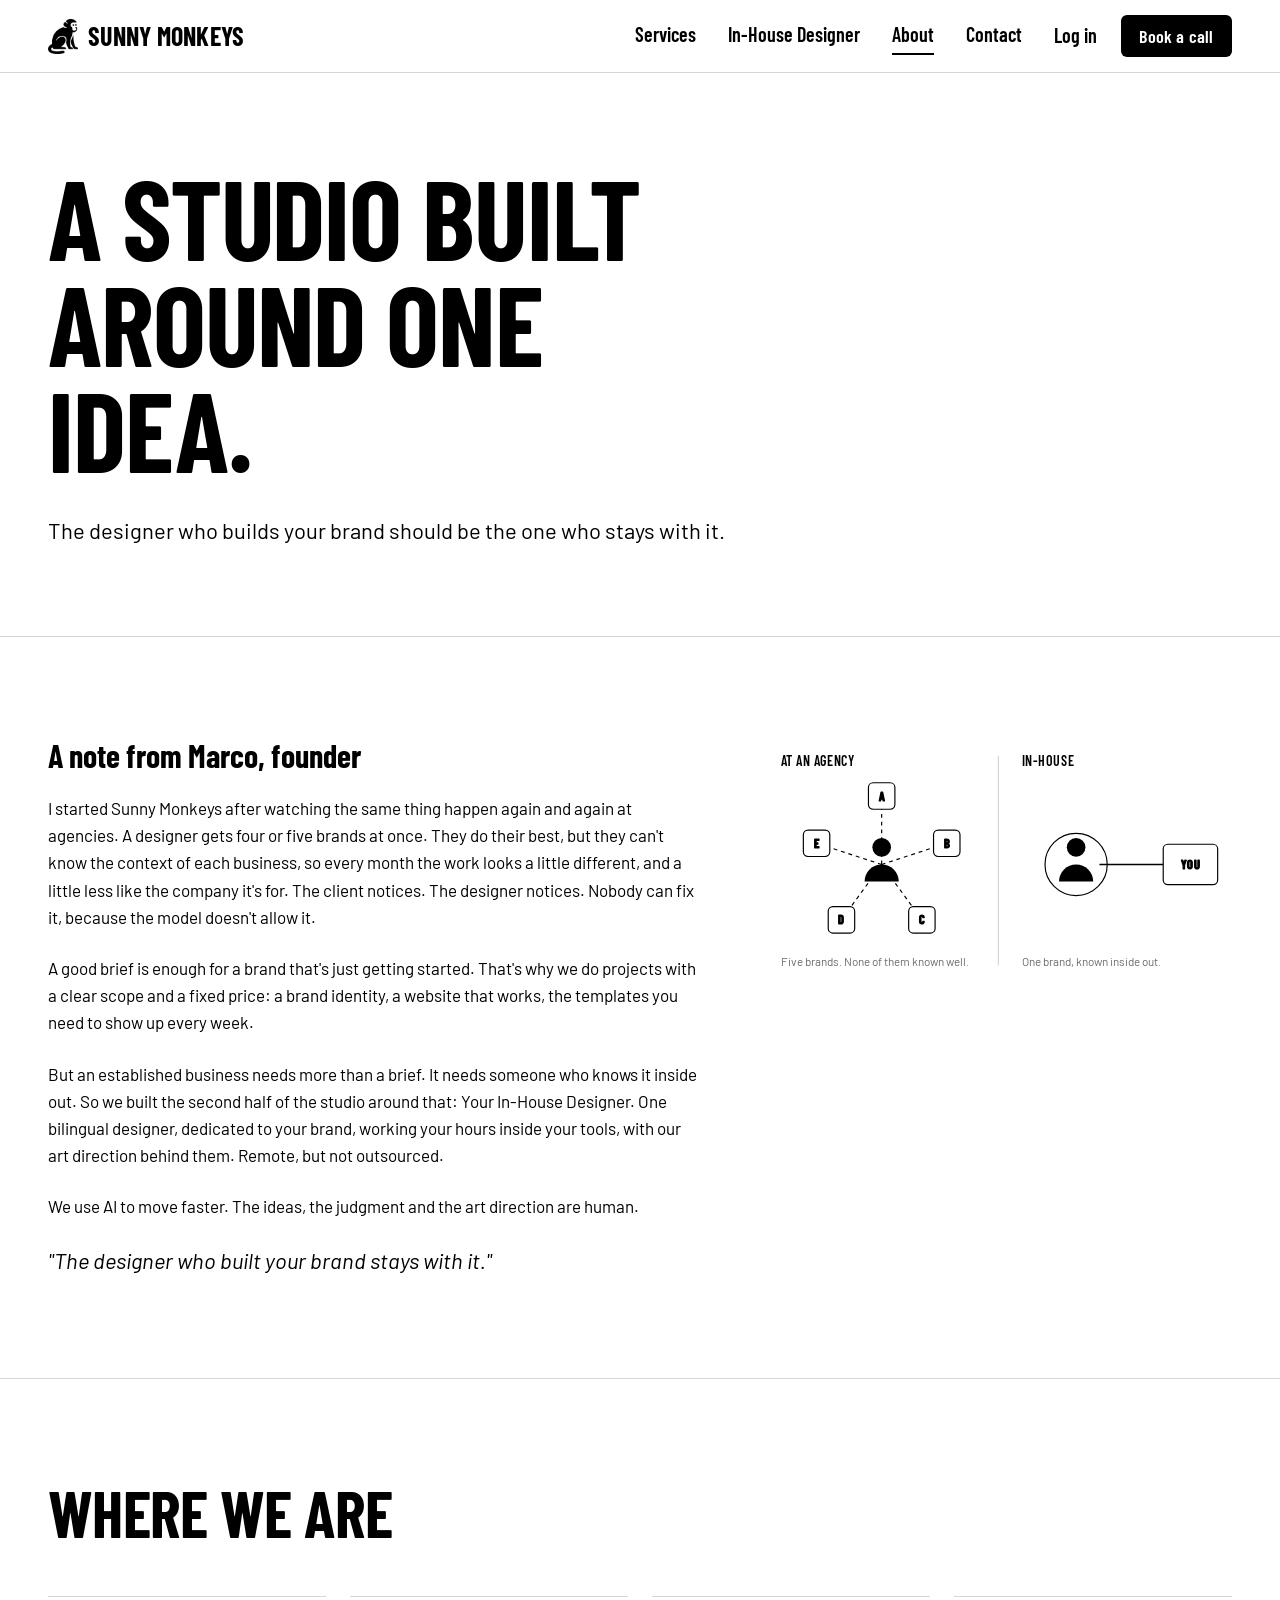
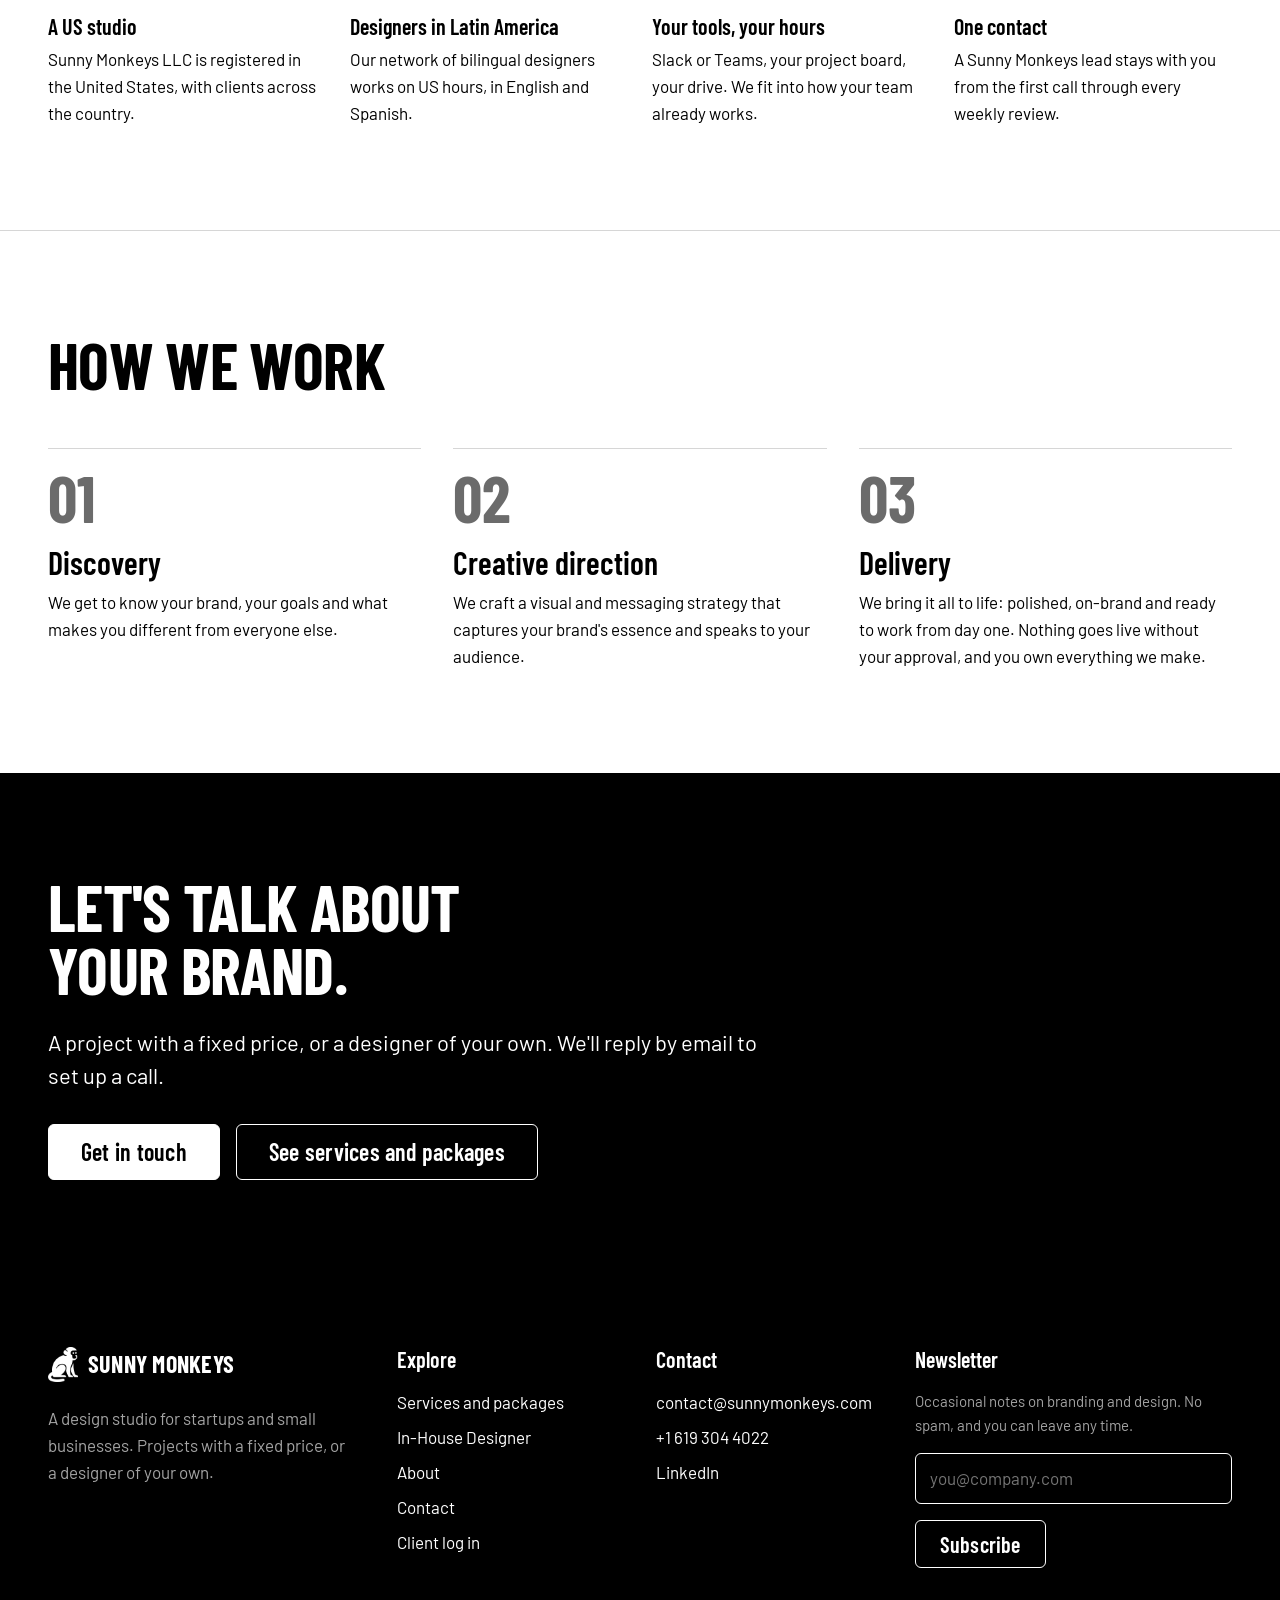
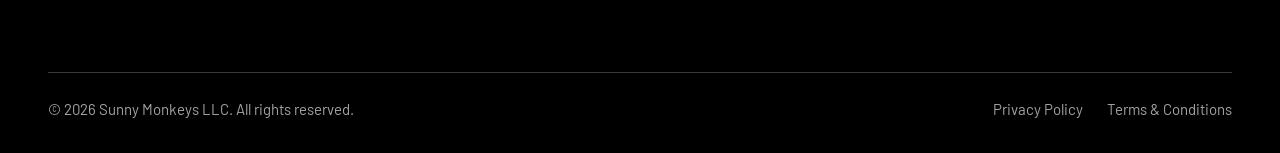
==== about.html @ d81e7bf6 "Redesign the site: black-and-white editorial pages without the template New pages built by hand on o" ====
<!DOCTYPE html>
<html lang="en">
<head>
    <meta charset="UTF-8">
    <meta name="viewport" content="width=device-width, initial-scale=1.0">
    <title>About Sunny Monkeys | A Design Studio With a Designer of Your Own</title>
    <meta name="description" content="Why Sunny Monkeys exists: fixed-price branding and web projects for startups and small businesses, and dedicated bilingual in-house designers who stay with your brand.">
    <link rel="canonical" href="https://sunnymonkeys.com/about">
    <link rel="icon" type="image/png" href="/assets/images/fav.png">
    <meta name="theme-color" content="#ffffff">
    <meta property="og:type" content="website">
    <meta property="og:site_name" content="Sunny Monkeys">
    <meta property="og:title" content="About Sunny Monkeys | A Design Studio With a Designer of Your Own">
    <meta property="og:description" content="Why Sunny Monkeys exists: fixed-price branding and web projects for startups and small businesses, and dedicated bilingual in-house designers who stay with your brand.">
    <meta property="og:url" content="https://sunnymonkeys.com/about">
    <meta property="og:image" content="https://sunnymonkeys.com/assets/images/og-sunny-monkeys.png">
    <meta property="og:image:width" content="1200">
    <meta property="og:image:height" content="630">
    <meta name="twitter:card" content="summary_large_image">
    <link rel="preconnect" href="https://fonts.googleapis.com">
    <link rel="preconnect" href="https://fonts.gstatic.com" crossorigin>
    <link href="https://fonts.googleapis.com/css2?family=Barlow+Condensed:wght@600;700&family=Barlow:ital,wght@0,400;0,500;1,400&display=swap" rel="stylesheet">
    <link rel="stylesheet" href="/assets/css/sm.css?v=1">
</head>
<body>
<a class="skip" href="#main">Skip to content</a>
<header class="site-header">
    <div class="wrap">
        <a class="brand" href="/" aria-label="Sunny Monkeys, home"><span class="mark" aria-hidden="true"></span><span>Sunny Monkeys</span></a>
        <button class="nav-toggle" type="button" aria-expanded="false" aria-controls="site-nav" aria-label="Open menu"><span></span><span></span><span></span></button>
        <nav class="site-nav" id="site-nav" aria-label="Main">
            <ul>
                <li><a href="/services">Services</a></li>
                <li><a href="/in-house-designer">In-House Designer</a></li>
                <li><a href="/about" aria-current="page">About</a></li>
                <li><a href="/contact">Contact</a></li>
            </ul>
            <div class="nav-actions">
                <a href="/login">Log in</a>
                <a class="btn btn-primary" href="/contact">Book a call</a>
            </div>
        </nav>
    </div>
</header>
<main id="main">

    <section class="hero hero-simple">
        <div class="wrap">
            <h1><span class="line">A studio built</span><span class="line">around one idea.</span></h1>
            <p class="lead hero-rise">The designer who builds your brand should be the one who stays with it.</p>
        </div>
    </section>

    <section class="section rule-top">
        <div class="wrap grid-2 sidebar">
            <div class="stack prose">
                <h2 style="font-size: var(--t-2); text-transform: none; letter-spacing: 0">A note from Marco, founder</h2>
                <p>I started Sunny Monkeys after watching the same thing happen again and again at agencies. A designer gets four or five brands at once. They do their best, but they can't know the context of each business, so every month the work looks a little different, and a little less like the company it's for. The client notices. The designer notices. Nobody can fix it, because the model doesn't allow it.</p>
                <p>A good brief is enough for a brand that's just getting started. That's why we do projects with a clear scope and a fixed price: a brand identity, a website that works, the templates you need to show up every week.</p>
                <p>But an established business needs more than a brief. It needs someone who knows it inside out. So we built the second half of the studio around that: Your In-House Designer. One bilingual designer, dedicated to your brand, working your hours inside your tools, with our art direction behind them. Remote, but not outsourced.</p>
                <p>We use AI to move faster. The ideas, the judgment and the art direction are human.</p>
                <p class="quote">"The designer who built your brand stays with it."</p>
            </div>
            <div>
<svg class="diagram diagram-d" viewBox="0 0 600 310" role="img" aria-labelledby="juggle-d-title">
<title id="juggle-d-title">At an agency one designer juggles five brands. In-house, one designer works for one brand.</title>
<text class="label" x="20" y="34">At an agency</text>
<text class="label" x="330" y="34">In-house</text>
<line class="tick" x1="300" y1="20" x2="300" y2="290" stroke="currentColor" stroke-opacity="0.25"/>
<g class="orbit" style="--ox:150px;--oy:160px"><line class="line" x1="150" y1="160" x2="150.0" y2="72.0"/><g class="brand"><rect x="133.0" y="55.0" width="34" height="34" rx="6"/><text x="150.0" y="78.0" text-anchor="middle">A</text></g></g>
<g class="orbit" style="--ox:150px;--oy:160px"><line class="line" x1="150" y1="160" x2="233.7" y2="132.8"/><g class="brand"><rect x="216.7" y="115.8" width="34" height="34" rx="6"/><text x="233.7" y="138.8" text-anchor="middle">B</text></g></g>
<g class="orbit" style="--ox:150px;--oy:160px"><line class="line" x1="150" y1="160" x2="201.7" y2="231.2"/><g class="brand"><rect x="184.7" y="214.2" width="34" height="34" rx="6"/><text x="201.7" y="237.2" text-anchor="middle">C</text></g></g>
<g class="orbit" style="--ox:150px;--oy:160px"><line class="line" x1="150" y1="160" x2="98.3" y2="231.2"/><g class="brand"><rect x="81.3" y="214.2" width="34" height="34" rx="6"/><text x="98.3" y="237.2" text-anchor="middle">D</text></g></g>
<g class="orbit" style="--ox:150px;--oy:160px"><line class="line" x1="150" y1="160" x2="66.3" y2="132.8"/><g class="brand"><rect x="49.3" y="115.8" width="34" height="34" rx="6"/><text x="66.3" y="138.8" text-anchor="middle">E</text></g></g>
<circle class="person" cx="150" cy="138.0" r="12.0"/><path class="person" d="M128.0 182.0 a22.0 22.0 0 0 1 44.0 0 z"/>
<text class="note" x="20" y="290">Five brands. None of them known well.</text>
<circle class="pulse" cx="400" cy="160" r="40" style="--ox:400px;--oy:160px"/>
<line class="solid" x1="430" y1="160" x2="512" y2="160"/>
<g class="brand"><rect x="512" y="134" width="70" height="52" rx="6"/><text x="547" y="166" text-anchor="middle">You</text></g>
<circle class="person" cx="400" cy="138.0" r="12.0"/><path class="person" d="M378.0 182.0 a22.0 22.0 0 0 1 44.0 0 z"/>
<text class="note" x="330" y="290">One brand, known inside out.</text>
</svg>
<svg class="diagram diagram-m" viewBox="0 0 300 500" role="img" aria-labelledby="juggle-m-title">
<title id="juggle-m-title">At an agency one designer juggles five brands. In-house, one designer works for one brand.</title>
<text class="label" x="16" y="30">At an agency</text>
<text class="label" x="16" y="322">In-house</text>
<line class="tick" x1="16" y1="286" x2="284" y2="286" stroke="currentColor" stroke-opacity="0.25"/>
<g class="orbit" style="--ox:150px;--oy:150px"><line class="line" x1="150" y1="150" x2="150.0" y2="74.0"/><g class="brand"><rect x="133.0" y="57.0" width="34" height="34" rx="6"/><text x="150.0" y="80.0" text-anchor="middle">A</text></g></g>
<g class="orbit" style="--ox:150px;--oy:150px"><line class="line" x1="150" y1="150" x2="222.3" y2="126.5"/><g class="brand"><rect x="205.3" y="109.5" width="34" height="34" rx="6"/><text x="222.3" y="132.5" text-anchor="middle">B</text></g></g>
<g class="orbit" style="--ox:150px;--oy:150px"><line class="line" x1="150" y1="150" x2="194.7" y2="211.5"/><g class="brand"><rect x="177.7" y="194.5" width="34" height="34" rx="6"/><text x="194.7" y="217.5" text-anchor="middle">C</text></g></g>
<g class="orbit" style="--ox:150px;--oy:150px"><line class="line" x1="150" y1="150" x2="105.3" y2="211.5"/><g class="brand"><rect x="88.3" y="194.5" width="34" height="34" rx="6"/><text x="105.3" y="217.5" text-anchor="middle">D</text></g></g>
<g class="orbit" style="--ox:150px;--oy:150px"><line class="line" x1="150" y1="150" x2="77.7" y2="126.5"/><g class="brand"><rect x="60.7" y="109.5" width="34" height="34" rx="6"/><text x="77.7" y="132.5" text-anchor="middle">E</text></g></g>
<circle class="person" cx="150" cy="128.0" r="12.0"/><path class="person" d="M128.0 172.0 a22.0 22.0 0 0 1 44.0 0 z"/>
<text class="note" x="16" y="262">Five brands. None of them known well.</text>
<circle class="pulse" cx="92" cy="412" r="40" style="--ox:92px;--oy:412px"/>
<line class="solid" x1="122" y1="412" x2="204" y2="412"/>
<g class="brand"><rect x="204" y="386" width="70" height="52" rx="6"/><text x="239" y="418" text-anchor="middle">You</text></g>
<circle class="person" cx="92" cy="390.0" r="12.0"/><path class="person" d="M70.0 434.0 a22.0 22.0 0 0 1 44.0 0 z"/>
<text class="note" x="16" y="486">One brand, known inside out.</text>
</svg>
            </div>
        </div>
    </section>

    <section class="section rule-top">
        <div class="wrap">
            <div class="section-head">
                <h2>Where we are</h2>
            </div>
            <ul class="facts" style="--cols:4">
            <li><h4>A US studio</h4><p>Sunny Monkeys LLC is registered in the United States, with clients across the country.</p></li>
            <li><h4>Designers in Latin America</h4><p>Our network of bilingual designers works on US hours, in English and Spanish.</p></li>
            <li><h4>Your tools, your hours</h4><p>Slack or Teams, your project board, your drive. We fit into how your team already works.</p></li>
            <li><h4>One contact</h4><p>A Sunny Monkeys lead stays with you from the first call through every weekly review.</p></li>
        </ul>
        </div>
    </section>

    <section class="section rule-top">
        <div class="wrap">
            <div class="section-head">
                <h2>How we work</h2>
            </div>
            <ol class="steps" style="--cols:3">
            <li><h3>Discovery</h3><p>We get to know your brand, your goals and what makes you different from everyone else.</p></li>
            <li><h3>Creative direction</h3><p>We craft a visual and messaging strategy that captures your brand's essence and speaks to your audience.</p></li>
            <li><h3>Delivery</h3><p>We bring it all to life: polished, on-brand and ready to work from day one. Nothing goes live without your approval, and you own everything we make.</p></li>
        </ol>
        </div>
    </section>

    <section class="section ink cta">
        <div class="wrap">
            <h2>Let's talk about your brand.</h2>
            <p class="lead">A project with a fixed price, or a designer of your own. We'll reply by email to set up a call.</p>
            <div class="actions">
                <a class="btn btn-primary btn-lg" href="/contact">Get in touch</a>
                <a class="btn btn-lg" href="/services">See services and packages</a>
            </div>
        </div>
    </section>
</main>
<footer class="site-footer ink">
    <div class="wrap">
        <div class="footer-grid">
            <div>
                <a class="brand" href="/" aria-label="Sunny Monkeys, home"><span class="mark" aria-hidden="true"></span><span>Sunny Monkeys</span></a>
                <p class="tagline">A design studio for startups and small businesses. Projects with a fixed price, or a designer of your own.</p>
            </div>
            <div>
                <h4>Explore</h4>
                <ul>
                    <li><a href="/services">Services and packages</a></li>
                    <li><a href="/in-house-designer">In-House Designer</a></li>
                    <li><a href="/about">About</a></li>
                    <li><a href="/contact">Contact</a></li>
                    <li><a href="/login">Client log in</a></li>
                </ul>
            </div>
            <div>
                <h4>Contact</h4>
                <ul>
                    <li><a href="mailto:contact@sunnymonkeys.com">contact@sunnymonkeys.com</a></li>
                    <li><a href="tel:+16193044022">+1 619 304 4022</a></li>
                    <li><a href="https://www.linkedin.com/company/sunny-monkeys/" rel="noopener">LinkedIn</a></li>
                </ul>
            </div>
            <div>
                <h4>Newsletter</h4>
                <p class="small muted">Occasional notes on branding and design. No spam, and you can leave any time.</p>
                <form class="newsletter" id="newsletter-form" action="/portal/inquiry.php" method="post" novalidate style="margin-top: 1rem">
                    <label class="visually-hidden" for="nl-email">Email address</label>
                    <input class="trap" type="text" name="website" tabindex="-1" autocomplete="off" aria-hidden="true">
                    <input id="nl-email" type="email" name="email" placeholder="you@company.com" required autocomplete="email">
                    <button class="btn" type="submit">Subscribe</button>
                    <p class="form-status small" role="status" aria-live="polite" style="flex-basis: 100%"></p>
                </form>
            </div>
        </div>
        <div class="footer-bottom">
            <p>&copy; 2026 Sunny Monkeys LLC. All rights reserved.</p>
            <ul>
                <li><a href="/privacy-policy">Privacy Policy</a></li>
                <li><a href="/terms">Terms &amp; Conditions</a></li>
            </ul>
        </div>
    </div>
</footer>
<script src="/assets/js/sm.js?v=1" defer></script>
</body>
</html>
---- assets/css/sm.css ----
/* sunnymonkeys.com stylesheet. Tokens and rules are explained in DESIGN.md.
   Root font size is the browser default (16px); 1rem = 16px. */

:root {
  --paper: #ffffff;
  --ink: #000000;
  --grey-1: #f2f2f2;
  --grey-2: #d6d6d6;
  --grey-3: #6b6b6b;
  --grey-4: #a3a3a3;
  --grey-5: #3a3a3a;

  --bg: var(--paper);
  --fg: var(--ink);
  --fg-muted: var(--grey-3);
  --rule: var(--grey-2);
  --surface: var(--grey-1);

  --font-display: "Barlow Condensed", "Arial Narrow", Impact, sans-serif;
  --font-body: "Barlow", "Helvetica Neue", Arial, sans-serif;

  --t-display: clamp(3.25rem, 1rem + 7.5vw, 7.5rem);
  --t-1: clamp(2.25rem, 1.25rem + 3.5vw, 4.25rem);
  --t-2: clamp(1.625rem, 1.3rem + 1vw, 2rem);
  --t-3: 1.375rem;
  --t-lead: clamp(1.125rem, 1rem + 0.5vw, 1.375rem);
  --t-body: 1.0625rem;
  --t-small: 0.9375rem;
  --t-fine: 0.8125rem;

  --s-1: 0.5rem;
  --s-2: 1rem;
  --s-3: 1.5rem;
  --s-4: 2rem;
  --s-5: 3rem;
  --s-6: 4rem;
  --s-7: 6rem;

  --wrap: 1200px;
  --gutter: clamp(16px, 4vw, 48px);
  --radius: 6px;
  --header-h: 4.5rem;
}

.ink {
  --bg: var(--ink);
  --fg: var(--paper);
  --fg-muted: var(--grey-4);
  --rule: var(--grey-5);
  --surface: #161616;
  background: var(--bg);
  color: var(--fg);
}

/* Base */
*, *::before, *::after { box-sizing: border-box; }
html { -webkit-text-size-adjust: 100%; scroll-behavior: smooth; }
body {
  margin: 0;
  background: var(--bg);
  color: var(--fg);
  font: 400 var(--t-body) / 1.6 var(--font-body);
  overflow-x: clip;
}
img, svg, video { display: block; max-width: 100%; }
a { color: inherit; }
p, ul, ol { margin: 0; }
ul, ol { padding: 0; }
h1, h2, h3, h4 {
  margin: 0;
  font-family: var(--font-display);
  font-weight: 700;
  line-height: 1;
  overflow-wrap: normal;
}
h1, h2 { text-transform: uppercase; letter-spacing: -0.01em; }
h1 { font-size: var(--t-display); line-height: 0.95; }
h2 { font-size: var(--t-1); line-height: 0.98; }
h3 { font-size: var(--t-2); font-weight: 600; line-height: 1.1; }
h4 { font-size: var(--t-3); font-weight: 600; line-height: 1.2; }
.measure { max-width: 66ch; }
.lead { font-size: var(--t-lead); line-height: 1.5; max-width: 60ch; }
.muted { color: var(--fg-muted); }
.small { font-size: var(--t-small); }
.fine { font-size: var(--t-fine); }
.stack > * + * { margin-top: var(--s-3); }
.stack-2 > * + * { margin-top: var(--s-2); }
.stack-1 > * + * { margin-top: var(--s-1); }
.prose a { text-decoration: underline; text-underline-offset: 0.18em; text-decoration-thickness: 1.5px; }
.prose a:hover { text-decoration: none; }
.prose ul { padding-left: 1.2em; }
.prose li + li { margin-top: 0.35em; }
.quote { font-style: italic; font-size: var(--t-lead); line-height: 1.4; }

:focus-visible { outline: 3px solid var(--fg); outline-offset: 2px; border-radius: 2px; }
.skip {
  position: absolute; left: var(--s-2); top: -4rem;
  padding: var(--s-1) var(--s-2); background: var(--ink); color: var(--paper);
  z-index: 100; border-radius: var(--radius); text-decoration: none;
}
.skip:focus { top: var(--s-2); }
.visually-hidden {
  position: absolute !important; width: 1px; height: 1px; padding: 0; margin: -1px;
  overflow: hidden; clip: rect(0 0 0 0); white-space: nowrap; border: 0;
}

/* Layout */
.wrap { width: min(100% - 2 * var(--gutter), var(--wrap)); margin-inline: auto; }
.section { padding-block: clamp(4rem, 8vw, 7.5rem); }
.section-tight { padding-block: clamp(3rem, 5vw, 5rem); }
.section-head { margin-bottom: clamp(2rem, 4vw, 3.5rem); }
.section-head .lead { margin-top: var(--s-3); }
.grid-2 { display: grid; gap: var(--s-5) var(--s-6); }
.grid-3 { display: grid; gap: var(--s-4); }
.grid-4 { display: grid; gap: var(--s-4); }
@media (min-width: 900px) {
  .grid-2 { grid-template-columns: 1fr 1fr; }
  .grid-3 { grid-template-columns: repeat(3, 1fr); }
  .grid-4 { grid-template-columns: repeat(4, 1fr); }
  .grid-2.sidebar { grid-template-columns: minmax(0, 7fr) minmax(0, 5fr); }
}
@media (min-width: 600px) and (max-width: 899px) {
  .grid-3, .grid-4 { grid-template-columns: 1fr 1fr; }
}
.rule-top { border-top: 1px solid var(--rule); }
.actions { display: flex; flex-wrap: wrap; gap: var(--s-2); }

/* Brand mark: the white PNG as a mask, so it takes the current color */
.mark {
  display: inline-block; width: 1em; height: 1.17em; background: currentColor;
  -webkit-mask: url("../images/logo-sunny-monkeys-white.png") center / contain no-repeat;
  mask: url("../images/logo-sunny-monkeys-white.png") center / contain no-repeat;
}

/* Buttons */
.btn {
  display: inline-flex; align-items: center; justify-content: center; gap: 0.5rem;
  min-height: 3rem; padding: 0.7rem 1.5rem;
  border: 1.5px solid var(--fg); border-radius: var(--radius);
  background: transparent; color: var(--fg);
  font: 600 var(--t-3) / 1 var(--font-display); letter-spacing: 0.01em;
  text-decoration: none; cursor: pointer; transition: background 0.18s, color 0.18s;
}
.btn:hover { background: var(--fg); color: var(--bg); }
.btn-primary { background: var(--fg); color: var(--bg); }
.btn-primary:hover { background: transparent; color: var(--fg); }
.btn:disabled { opacity: 0.5; cursor: default; }
.btn-lg { min-height: 3.5rem; padding: 0.9rem 2rem; font-size: 1.5rem; }
.link {
  display: inline-block; font: 600 var(--t-3) / 1.2 var(--font-display);
  text-decoration: underline; text-underline-offset: 0.2em; text-decoration-thickness: 1.5px;
}
.link:hover { text-decoration: none; }

/* Header */
.site-header {
  position: sticky; top: 0; z-index: 50;
  background: var(--paper); color: var(--ink);
  border-bottom: 1px solid var(--grey-2);
}
.site-header .wrap { display: flex; align-items: center; gap: var(--s-4); min-height: var(--header-h); }
.brand {
  display: inline-flex; align-items: center; gap: 0.6rem; text-decoration: none;
  font: 700 1.625rem / 1 var(--font-display); text-transform: uppercase; letter-spacing: 0.01em;
}
.brand .mark { font-size: 1.9rem; }
.site-nav { display: flex; align-items: center; gap: var(--s-4); margin-left: auto; }
.site-nav ul { display: flex; gap: var(--s-4); list-style: none; }
.site-nav a {
  font: 600 1.25rem / 1 var(--font-display); text-decoration: none; padding: 0.4rem 0;
  border-bottom: 2px solid transparent;
}
.site-nav a:hover, .site-nav a[aria-current="page"] { border-bottom-color: currentColor; }
.site-nav .nav-actions { display: flex; align-items: center; gap: var(--s-3); }
.site-nav .nav-actions .btn { min-height: 2.6rem; padding: 0.45rem 1.1rem; font-size: 1.125rem; }
.nav-toggle {
  display: none; margin-left: auto; width: 3rem; height: 3rem; padding: 0;
  border: 1.5px solid var(--ink); border-radius: var(--radius); background: transparent; cursor: pointer;
}
.nav-toggle span { display: block; width: 1.25rem; height: 2px; margin: 4px auto; background: var(--ink); transition: transform 0.2s, opacity 0.2s; }
@media (max-width: 899px) {
  .nav-toggle { display: block; }
  .site-nav {
    position: fixed; inset: var(--header-h) 0 0 0; z-index: 49;
    flex-direction: column; align-items: flex-start; justify-content: flex-start;
    gap: var(--s-5); padding: var(--s-5) var(--gutter);
    background: var(--ink); color: var(--paper); overflow: auto;
    transform: translateX(100%); visibility: hidden; transition: transform 0.25s, visibility 0.25s;
  }
  body.nav-open .site-nav { transform: none; visibility: visible; }
  body.nav-open { overflow: hidden; }
  body.nav-open .nav-toggle span:nth-child(1) { transform: translateY(6px) rotate(45deg); }
  body.nav-open .nav-toggle span:nth-child(2) { opacity: 0; }
  body.nav-open .nav-toggle span:nth-child(3) { transform: translateY(-6px) rotate(-45deg); }
  .site-nav ul { flex-direction: column; gap: var(--s-3); }
  .site-nav a { font-size: 2.25rem; }
  .site-nav .nav-actions { flex-direction: column; align-items: flex-start; gap: var(--s-3); }
  .site-nav .nav-actions .btn { --fg: var(--paper); --bg: var(--ink); font-size: 1.375rem; min-height: 3rem; padding: 0.7rem 1.5rem; }
  .site-nav .nav-actions a:not(.btn) { font-size: 1.5rem; }
}

/* Hero */
.hero { padding-block: clamp(3rem, 7vw, 6.5rem); }
.hero-grid { display: grid; gap: var(--s-5); align-items: center; }
@media (min-width: 960px) { .hero-grid { grid-template-columns: minmax(0, 7fr) minmax(0, 5fr); gap: var(--s-6); } }
.hero-grid h1 { font-size: clamp(2.75rem, 1rem + 5vw, 5.5rem); }
.hero .lead { margin-top: var(--s-4); }
.hero .actions { margin-top: var(--s-4); }
.hero-simple h1 { max-width: 14ch; }
.hero-simple .lead { margin-top: var(--s-4); }

/* Split: the two ways to work */
.split { display: grid; }
@media (min-width: 900px) { .split { grid-template-columns: 1fr 1fr; } }
.split .half { padding: clamp(2.5rem, 5vw, 4.5rem) var(--gutter); }
@media (min-width: 900px) {
  .split .half:first-child { padding-left: max(var(--gutter), calc((100% - var(--wrap)) / 2)); padding-right: var(--s-6); }
  .split .half:last-child { padding-right: max(var(--gutter), calc((100% - var(--wrap)) / 2)); padding-left: var(--s-6); }
}
.split .half.paper { border-top: 1px solid var(--rule); }
.half .kicker { font: 700 var(--t-1) / 1 var(--font-display); text-transform: uppercase; }
.half h3 { margin-top: var(--s-3); max-width: 22ch; }
.half p { margin-top: var(--s-3); max-width: 55ch; }
.half ul { margin-top: var(--s-3); list-style: none; }
.half li { padding: 0.6rem 0; border-top: 1px solid var(--rule); }
.half .link { margin-top: var(--s-4); }

/* Rows: lists with a rule above each item */
.rows { list-style: none; border-bottom: 1px solid var(--rule); }
.row {
  display: grid; grid-template-columns: 2.5rem 1fr; gap: var(--s-2) var(--s-3);
  padding: var(--s-3) 0; border-top: 1px solid var(--rule); align-items: start;
}
@media (max-width: 759px) { .row > :not(.icon) { grid-column: 2; } .row h3 { grid-row: 1; } }
@media (min-width: 760px) { .row { grid-template-columns: 2.5rem minmax(0, 1fr) minmax(0, 1.5fr) auto; } }
.row .icon { width: 2rem; height: 2rem; }
.row .icon svg { width: 100%; height: 100%; stroke: currentColor; fill: none; stroke-width: 1.6; stroke-linecap: round; stroke-linejoin: round; }
.row h3 { font-size: var(--t-2); }
.row p { color: var(--fg); }
.row .tags { display: flex; flex-wrap: wrap; gap: 0.4rem; grid-column: 2 / -1; }
@media (min-width: 760px) { .row .tags { grid-column: auto; justify-content: flex-end; max-width: 14rem; } }
.tag {
  display: inline-block; padding: 0.2rem 0.7rem; border: 1px solid var(--rule); border-radius: 999px;
  font-size: var(--t-small); line-height: 1.4; white-space: nowrap;
}
.row-link { text-decoration: none; }
.row-link:hover h3 { text-decoration: underline; text-underline-offset: 0.15em; }

/* Steps: numbered because they are a sequence */
.steps { display: grid; gap: var(--s-4); counter-reset: step; list-style: none; }
@media (min-width: 760px) { .steps { grid-template-columns: repeat(var(--cols, 3), 1fr); } }
.steps li { padding-top: var(--s-2); border-top: 1px solid var(--rule); counter-increment: step; }
.steps li::before {
  content: counter(step, decimal-leading-zero); display: block;
  font: 700 var(--num-size, var(--t-1)) / 1 var(--font-display); color: var(--fg-muted);
}
.steps h3 { margin-top: var(--s-2); }
.steps p { margin-top: var(--s-1); }

/* Facts: short commitments in a grid */
.facts { display: grid; gap: var(--s-3); list-style: none; }
@media (min-width: 600px) { .facts { grid-template-columns: 1fr 1fr; } }
@media (min-width: 960px) { .facts { grid-template-columns: repeat(var(--cols, 4), 1fr); } }
.facts li { padding-top: var(--s-2); border-top: 1px solid var(--rule); }
.facts h4 { margin-bottom: 0.4rem; }
.facts p { font-size: var(--t-body); }

/* Plans (in-house options, package headers) */
.plans { display: grid; gap: var(--s-4); }
@media (min-width: 760px) { .plans { grid-template-columns: repeat(var(--cols, 3), 1fr); } }
.plan { display: flex; flex-direction: column; align-items: flex-start; padding-top: var(--s-3); border-top: 2px solid var(--fg); }
.plan > * { width: 100%; }
.plan .plan-name { font: 700 var(--t-2) / 1 var(--font-display); text-transform: uppercase; }
.plan .price { margin-top: var(--s-2); font: 700 clamp(2.5rem, 2rem + 2vw, 3.5rem) / 1 var(--font-display); }
.plan .price small { font-size: var(--t-body); font-family: var(--font-body); font-weight: 400; color: var(--fg-muted); margin-left: 0.4rem; }
.plan h3 { margin-top: var(--s-2); }
.plan p { margin-top: var(--s-2); }
.plan ul { margin-top: var(--s-3); list-style: none; }
.plan li { padding: 0.5rem 0; border-top: 1px solid var(--rule); }
.plan .btn { width: auto; margin-top: auto; padding-top: 0.7rem; }
.plan .btn { margin-top: var(--s-3); }
.plan ul + .btn, .plan p + .btn { margin-top: auto; }
.plan p:last-of-type { margin-bottom: var(--s-3); }
.plan p + ul { margin-top: 0; }

/* Comparison table */
.table-wrap { margin-top: var(--s-5); }
table.compare { width: 100%; border-collapse: collapse; font-size: var(--t-small); }
.compare th, .compare td { padding: 0.8rem 0.75rem; text-align: left; vertical-align: top; border-top: 1px solid var(--rule); }
.compare thead th { font: 600 var(--t-3) / 1 var(--font-display); text-transform: uppercase; background: var(--surface); border-top: 0; }
.compare th[scope="row"] { font-weight: 500; width: 32%; }
.compare td { width: 22.6%; }
.compare .yes::before { content: "\2713\00a0"; }
.compare .no { color: var(--fg-muted); }
@media (max-width: 719px) {
  .compare thead { display: none; }
  .compare, .compare tbody, .compare tr, .compare th, .compare td { display: block; width: 100%; }
  .compare tr { padding: var(--s-2) 0; border-top: 1px solid var(--rule); }
  .compare th[scope="row"] { width: 100%; padding: 0 0 0.4rem; border: 0; font: 600 var(--t-3) / 1.2 var(--font-display); }
  .compare td { display: grid; grid-template-columns: 6.5rem 1fr; gap: var(--s-2); padding: 0.25rem 0; border: 0; }
  .compare td::before, .compare td.yes::before { content: attr(data-plan); color: var(--fg-muted); }
  .compare td.yes::after { content: "\2713 Included"; }
}

/* Boards and diagrams (inline SVG, monochrome). Each has a desktop and a phone drawing. */
.board-m, .diagram-m { display: none; }
@media (max-width: 599px) {
  .board-d, .diagram-d { display: none; }
  .board-m, .diagram-m { display: block; }
}
.board-m .chip text, .board-m .review text { font-size: 12.5px; }
.board-m .day { font-size: 12px; }
.diagram-m .label { font-size: 16px; }
.diagram-m .note { font-size: 14px; }
.diagram-m .brand text { font-size: 15px; }
.timeline.diagram-m text { font-size: 14px; }
.timeline.diagram-m .week { font-size: 12px; }
.board { width: 100%; height: auto; color: var(--fg); }
.board text, .diagram text { font-family: var(--font-display); font-weight: 600; fill: currentColor; }
.board .chip rect { fill: var(--bg); stroke: currentColor; stroke-width: 1.5; }
.board .chip text { font-size: 15px; }
.board .day { font-size: 16px; text-transform: uppercase; letter-spacing: 0.04em; }
.board .grid line { stroke: var(--rule); stroke-width: 1; }
.board .frame { fill: var(--surface); stroke: var(--rule); }
.board .done path { stroke: currentColor; fill: none; stroke-width: 2; stroke-linecap: round; stroke-linejoin: round; }
.board .done circle { fill: var(--bg); stroke: currentColor; stroke-width: 1.5; }
.board .review rect { fill: currentColor; }
.board .review text { fill: var(--bg); font-size: 15px; }
.diagram { width: 100%; height: auto; color: var(--fg); }
.diagram .person { fill: currentColor; }
.diagram .brand { fill: var(--bg); stroke: currentColor; stroke-width: 1.5; }
.diagram .brand text { fill: currentColor; font-size: 16px; }
.diagram .line { stroke: currentColor; stroke-width: 1.5; stroke-dasharray: 5 5; fill: none; }
.diagram .solid { stroke: currentColor; stroke-width: 2; fill: none; }
.diagram .label { font-size: 18px; text-transform: uppercase; letter-spacing: 0.04em; }
.diagram .note { font-family: var(--font-body); font-weight: 400; font-size: 15px; fill: var(--fg-muted); }
.diagram .pulse { fill: none; stroke: currentColor; stroke-width: 1.5; }

/* Week board animation: chips drop in, checks draw, then it loops */
.board .chip { opacity: 0; transform: translateY(-8px); animation: chip-in 14s infinite; animation-delay: calc(var(--i) * 0.55s); }
.board .done { opacity: 0; animation: chip-in 14s infinite; animation-delay: calc(var(--i) * 0.55s + 0.4s); }
.board .review { opacity: 0; animation: chip-in 14s infinite; animation-delay: calc(var(--i) * 0.55s); }
.board.is-static .chip, .board.is-static .done, .board.is-static .review { animation: none; opacity: 1; transform: none; }
@keyframes chip-in {
  0% { opacity: 0; transform: translateY(-8px); }
  4% { opacity: 1; transform: none; }
  88% { opacity: 1; transform: none; }
  94% { opacity: 0; transform: translateY(6px); }
  100% { opacity: 0; transform: translateY(-8px); }
}
/* Juggling diagram: the agency side shakes, the in-house side pulses once */
.diagram .orbit { transform-origin: var(--ox) var(--oy); animation: orbit 9s linear infinite; }
.diagram .orbit:nth-child(2n) { animation-duration: 11s; animation-direction: reverse; }
.diagram .pulse { transform-origin: var(--ox) var(--oy); animation: pulse 3s ease-out infinite; }
@keyframes orbit { to { transform: rotate(360deg); } }
@keyframes pulse { 0% { transform: scale(0.6); opacity: 1; } 100% { transform: scale(1.6); opacity: 0; } }
/* Timeline: bars fill when the diagram scrolls into view */
.timeline .bar { transform-box: fill-box; transform-origin: left center; transform: scaleX(0); transition: transform 1.2s cubic-bezier(0.2, 0.7, 0.2, 1); transition-delay: calc(var(--i) * 0.35s); }
.timeline.is-visible .bar, .timeline.is-static .bar { transform: none; }
.timeline .bar.fill { fill: currentColor; }
.timeline .bar.outline { fill: var(--bg); stroke: currentColor; stroke-width: 1.5; }
.timeline .tick { stroke: var(--rule); }
.timeline text { font-family: var(--font-display); font-weight: 600; fill: currentColor; font-size: 16px; }
.timeline .week { fill: var(--fg-muted); font-size: 14px; }
.hero h1 .line { display: block; }
@media (prefers-reduced-motion: reduce) {
  .board .chip, .board .done, .board .review, .diagram .orbit, .diagram .pulse { animation: none !important; opacity: 1; transform: none; }
  .timeline .bar { transition: none; transform: none; }
}
/* Hero: one orchestrated entrance on load, only for people who accept motion */
@media (prefers-reduced-motion: no-preference) {
  .hero h1 .line { opacity: 0; transform: translateY(0.3em); animation: rise 0.7s cubic-bezier(0.2, 0.7, 0.2, 1) forwards; }
  .hero h1 .line:nth-child(2) { animation-delay: 0.08s; }
  .hero h1 .line:nth-child(3) { animation-delay: 0.16s; }
  .hero-rise { opacity: 0; transform: translateY(0.6rem); animation: rise 0.7s cubic-bezier(0.2, 0.7, 0.2, 1) 0.28s forwards; }
}
@keyframes rise { to { opacity: 1; transform: none; } }

/* FAQ */
.faq { list-style: none; border-bottom: 1px solid var(--rule); }
.faq details { border-top: 1px solid var(--rule); }
.faq summary {
  display: flex; justify-content: space-between; align-items: center; gap: var(--s-3);
  padding: var(--s-3) 0; cursor: pointer; list-style: none;
  font: 600 var(--t-2) / 1.2 var(--font-display);
}
.faq summary::-webkit-details-marker { display: none; }
.faq summary::after {
  content: ""; flex: none; width: 0.9rem; height: 0.9rem; border-right: 2px solid currentColor; border-bottom: 2px solid currentColor;
  transform: rotate(45deg); transition: transform 0.2s; margin-right: 0.3rem;
}
.faq details[open] summary::after { transform: rotate(-135deg); }
.faq .answer { padding: 0 0 var(--s-3); max-width: 66ch; }

/* Forms */
.form { display: grid; gap: var(--s-3); }
.field label { display: block; font: 600 var(--t-3) / 1.2 var(--font-display); margin-bottom: 0.4rem; }
.field input, .field select, .field textarea {
  width: 100%; min-height: 3rem; padding: 0.7rem 0.9rem;
  border: 1.5px solid var(--fg); border-radius: var(--radius); background: var(--bg); color: var(--fg);
  font: inherit; line-height: 1.4;
}
.field select { appearance: none; -webkit-appearance: none; padding-right: 2.5rem;
  background-image: url("data:image/svg+xml,%3Csvg xmlns='http://www.w3.org/2000/svg' width='14' height='9' viewBox='0 0 14 9'%3E%3Cpath d='M1 1l6 6 6-6' fill='none' stroke='%23000' stroke-width='2'/%3E%3C/svg%3E");
  background-repeat: no-repeat; background-position: right 0.9rem center; }
.ink .field select { background-image: url("data:image/svg+xml,%3Csvg xmlns='http://www.w3.org/2000/svg' width='14' height='9' viewBox='0 0 14 9'%3E%3Cpath d='M1 1l6 6 6-6' fill='none' stroke='%23fff' stroke-width='2'/%3E%3C/svg%3E"); }
.field textarea { min-height: 10rem; resize: vertical; }
.field .hint { margin-top: 0.4rem; font-size: var(--t-small); color: var(--fg-muted); }
.form-status { min-height: 1.5rem; font-size: var(--t-body); }
.form-status[data-state="error"] { font-weight: 500; }
.form-status[data-state="success"] { font-weight: 500; }
.trap { position: absolute; left: -9999px; width: 1px; height: 1px; overflow: hidden; }
.newsletter { display: flex; flex-wrap: wrap; gap: var(--s-2); max-width: 32rem; }
.newsletter input { flex: 1 1 14rem; min-height: 3rem; padding: 0.7rem 0.9rem; border: 1.5px solid var(--fg); border-radius: var(--radius); background: var(--bg); color: var(--fg); font: inherit; }
.newsletter .btn { flex: none; }

/* Info cards next to the form */
.info-list { list-style: none; }
.info-list li { padding: var(--s-2) 0; border-top: 1px solid var(--rule); }
.info-list h4 { margin-bottom: 0.2rem; }
.info-list a { text-decoration: underline; text-underline-offset: 0.18em; }

/* Closing call to action */
.cta { text-align: left; }
.cta h2 { max-width: 16ch; }
.cta .lead { margin-top: var(--s-3); }
.cta .actions { margin-top: var(--s-4); }

/* Article pages (privacy, terms) */
.article { max-width: 70ch; }
.article h2 { font-size: var(--t-2); text-transform: none; letter-spacing: 0; margin-top: var(--s-5); }
.article p, .article ul { margin-top: var(--s-2); }
.article ul { padding-left: 1.2em; }
.article .meta { color: var(--fg-muted); margin-top: var(--s-2); }

/* Footer */
.site-footer { padding-block: var(--s-6) var(--s-4); }
.footer-grid { display: grid; gap: var(--s-5); }
@media (min-width: 760px) { .footer-grid { grid-template-columns: 1.4fr 1fr 1fr 1.4fr; gap: var(--s-4); } }
.site-footer h4 { margin-bottom: var(--s-2); }
.site-footer ul { list-style: none; }
.site-footer li + li { margin-top: 0.5rem; }
.site-footer a { text-decoration: none; }
.site-footer a:hover { text-decoration: underline; text-underline-offset: 0.18em; }
.site-footer .brand { font-size: 1.5rem; }
.site-footer .tagline { margin-top: var(--s-2); max-width: 30ch; color: var(--fg-muted); }
.footer-bottom {
  display: flex; flex-wrap: wrap; gap: var(--s-2) var(--s-4); justify-content: space-between;
  margin-top: var(--s-6); padding-top: var(--s-3); border-top: 1px solid var(--rule);
  font-size: var(--t-small); color: var(--fg-muted);
}
.footer-bottom ul { display: flex; gap: var(--s-3); }
.footer-bottom li + li { margin: 0; }

/* 404 */
.notfound { min-height: 60vh; display: grid; align-content: center; }
.notfound .code { font: 700 clamp(6rem, 25vw, 18rem) / 0.9 var(--font-display); color: var(--grey-2); }
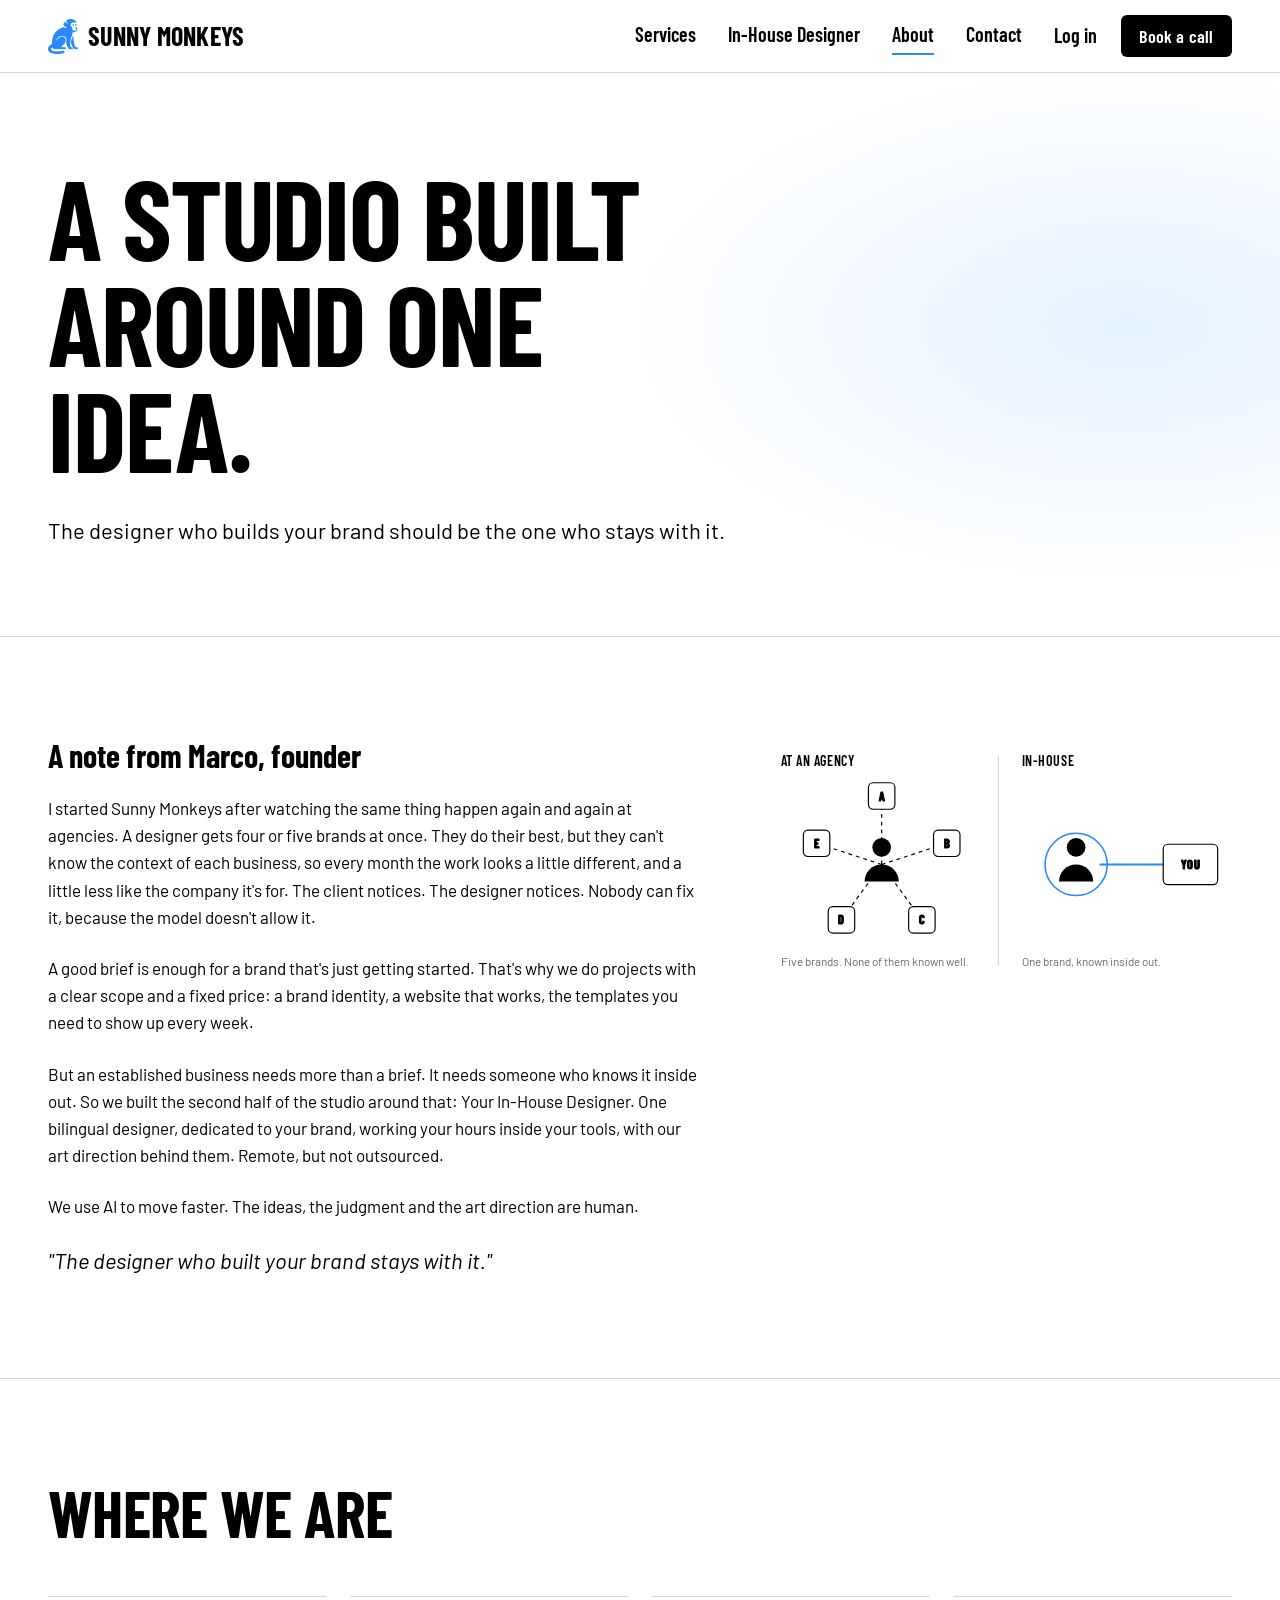
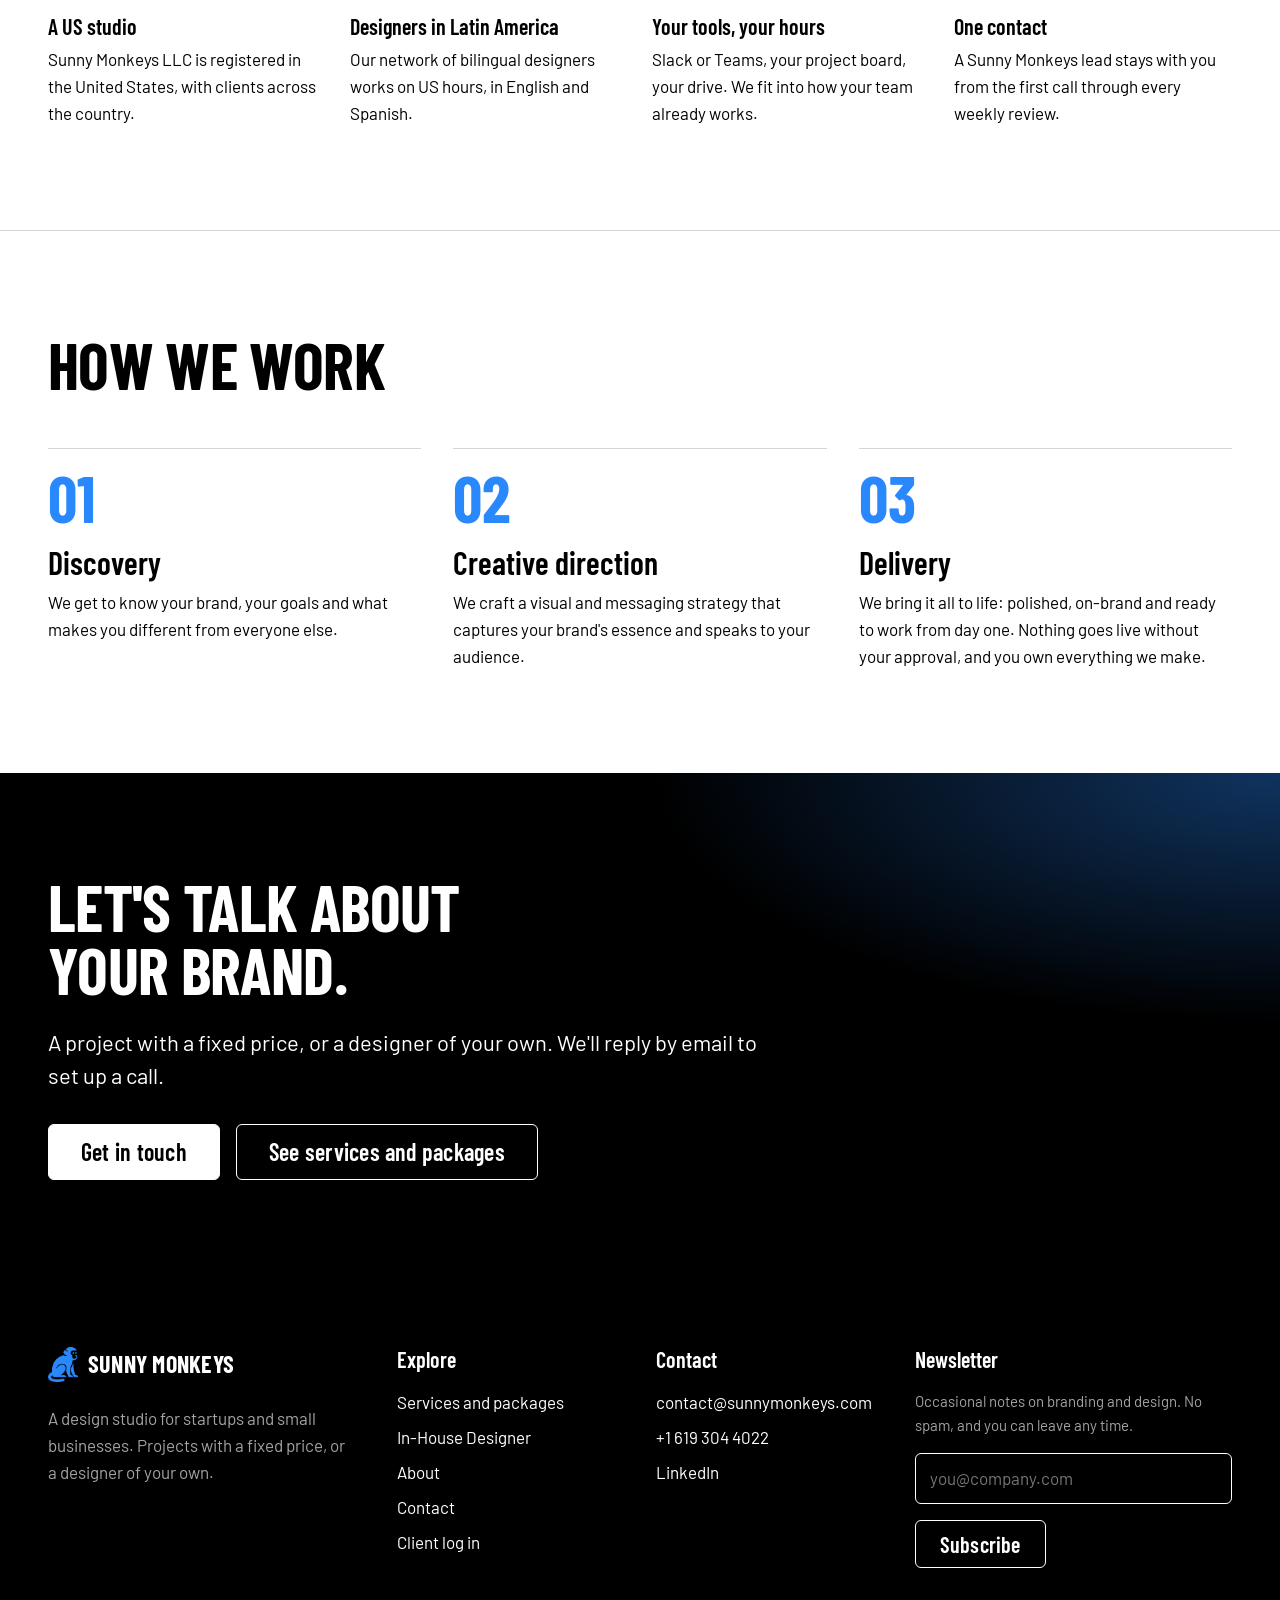
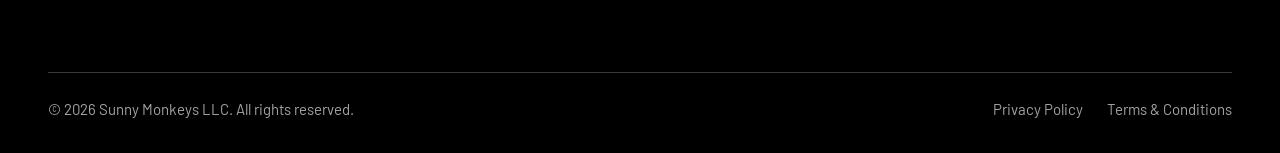
==== commit 63861b36: "Add the blue accent and a brand sheet The logo's blue (#2988FC) and a sky gradient now mark what is " ====
--- a/about.html
+++ b/about.html
@@ -20,10 +20,11 @@
     <link rel="preconnect" href="https://fonts.googleapis.com">
     <link rel="preconnect" href="https://fonts.gstatic.com" crossorigin>
     <link href="https://fonts.googleapis.com/css2?family=Barlow+Condensed:wght@600;700&family=Barlow:ital,wght@0,400;0,500;1,400&display=swap" rel="stylesheet">
-    <link rel="stylesheet" href="/assets/css/sm.css?v=1">
+    <link rel="stylesheet" href="/assets/css/sm.css?v=3">
 </head>
 <body>
 <a class="skip" href="#main">Skip to content</a>
+<svg width="0" height="0" aria-hidden="true" focusable="false" style="position:absolute"><defs><linearGradient id="sm-grad" x1="0" y1="0" x2="1" y2="1"><stop offset="0" stop-color="#2988fc"/><stop offset="1" stop-color="#7fc3ff"/></linearGradient></defs></svg>
 <header class="site-header">
     <div class="wrap">
         <a class="brand" href="/" aria-label="Sunny Monkeys, home"><span class="mark" aria-hidden="true"></span><span>Sunny Monkeys</span></a>
@@ -186,6 +187,6 @@
         </div>
     </div>
 </footer>
-<script src="/assets/js/sm.js?v=1" defer></script>
+<script src="/assets/js/sm.js?v=3" defer></script>
 </body>
 </html>
--- a/assets/css/sm.css
+++ b/assets/css/sm.css
@@ -9,6 +9,13 @@
   --grey-3: #6b6b6b;
   --grey-4: #a3a3a3;
   --grey-5: #3a3a3a;
+
+  /* Accent: the logo's blue and a lighter sky, used as a gradient in a few places (see DESIGN.md) */
+  --blue: #2988fc;
+  --sky: #7fc3ff;
+  --sky-wash: #e4f1ff;
+  --grad: linear-gradient(135deg, #2988fc 0%, #7fc3ff 100%);
+  --glow: radial-gradient(70% 70% at 100% 0%, rgba(41, 136, 252, 0.38), rgba(41, 136, 252, 0) 70%);
 
   --bg: var(--paper);
   --fg: var(--ink);
@@ -87,12 +94,14 @@
 .stack-2 > * + * { margin-top: var(--s-2); }
 .stack-1 > * + * { margin-top: var(--s-1); }
 .prose a { text-decoration: underline; text-underline-offset: 0.18em; text-decoration-thickness: 1.5px; }
-.prose a:hover { text-decoration: none; }
+.prose a:hover { text-decoration-color: var(--blue); }
 .prose ul { padding-left: 1.2em; }
 .prose li + li { margin-top: 0.35em; }
 .quote { font-style: italic; font-size: var(--t-lead); line-height: 1.4; }
 
-:focus-visible { outline: 3px solid var(--fg); outline-offset: 2px; border-radius: 2px; }
+:focus-visible { outline: 3px solid var(--blue); outline-offset: 2px; border-radius: 2px; }
+::selection { background: var(--sky-wash); color: var(--ink); }
+.ink ::selection { background: var(--blue); color: #fff; }
 .skip {
   position: absolute; left: var(--s-2); top: -4rem;
   padding: var(--s-1) var(--s-2); background: var(--ink); color: var(--paper);
@@ -143,14 +152,14 @@
 }
 .btn:hover { background: var(--fg); color: var(--bg); }
 .btn-primary { background: var(--fg); color: var(--bg); }
-.btn-primary:hover { background: transparent; color: var(--fg); }
+.btn-primary:hover { background: var(--grad); color: #fff; border-color: transparent; }
 .btn:disabled { opacity: 0.5; cursor: default; }
 .btn-lg { min-height: 3.5rem; padding: 0.9rem 2rem; font-size: 1.5rem; }
 .link {
   display: inline-block; font: 600 var(--t-3) / 1.2 var(--font-display);
   text-decoration: underline; text-underline-offset: 0.2em; text-decoration-thickness: 1.5px;
 }
-.link:hover { text-decoration: none; }
+.link:hover { text-decoration-color: var(--blue); text-decoration-thickness: 2px; }
 
 /* Header */
 .site-header {
@@ -163,14 +172,14 @@
   display: inline-flex; align-items: center; gap: 0.6rem; text-decoration: none;
   font: 700 1.625rem / 1 var(--font-display); text-transform: uppercase; letter-spacing: 0.01em;
 }
-.brand .mark { font-size: 1.9rem; }
+.brand .mark { font-size: 1.9rem; color: var(--blue); }
 .site-nav { display: flex; align-items: center; gap: var(--s-4); margin-left: auto; }
 .site-nav ul { display: flex; gap: var(--s-4); list-style: none; }
 .site-nav a {
   font: 600 1.25rem / 1 var(--font-display); text-decoration: none; padding: 0.4rem 0;
   border-bottom: 2px solid transparent;
 }
-.site-nav a:hover, .site-nav a[aria-current="page"] { border-bottom-color: currentColor; }
+.site-nav a:hover, .site-nav a[aria-current="page"] { border-bottom-color: var(--blue); }
 .site-nav .nav-actions { display: flex; align-items: center; gap: var(--s-3); }
 .site-nav .nav-actions .btn { min-height: 2.6rem; padding: 0.45rem 1.1rem; font-size: 1.125rem; }
 .nav-toggle {
@@ -184,7 +193,7 @@
     position: fixed; inset: var(--header-h) 0 0 0; z-index: 49;
     flex-direction: column; align-items: flex-start; justify-content: flex-start;
     gap: var(--s-5); padding: var(--s-5) var(--gutter);
-    background: var(--ink); color: var(--paper); overflow: auto;
+    background: var(--ink) var(--glow); color: var(--paper); overflow: auto;
     transform: translateX(100%); visibility: hidden; transition: transform 0.25s, visibility 0.25s;
   }
   body.nav-open .site-nav { transform: none; visibility: visible; }
@@ -199,8 +208,9 @@
   .site-nav .nav-actions a:not(.btn) { font-size: 1.5rem; }
 }
 
-/* Hero */
-.hero { padding-block: clamp(3rem, 7vw, 6.5rem); }
+/* Hero: a soft sky wash on the right, behind the board */
+.hero { padding-block: clamp(3rem, 7vw, 6.5rem); background: radial-gradient(55% 65% at 88% 45%, var(--sky-wash), rgba(228, 241, 255, 0) 72%); }
+.section.ink, .split .half.ink { background-image: var(--glow); }
 .hero-grid { display: grid; gap: var(--s-5); align-items: center; }
 @media (min-width: 960px) { .hero-grid { grid-template-columns: minmax(0, 7fr) minmax(0, 5fr); gap: var(--s-6); } }
 .hero-grid h1 { font-size: clamp(2.75rem, 1rem + 5vw, 5.5rem); }
@@ -252,7 +262,7 @@
 .steps li { padding-top: var(--s-2); border-top: 1px solid var(--rule); counter-increment: step; }
 .steps li::before {
   content: counter(step, decimal-leading-zero); display: block;
-  font: 700 var(--num-size, var(--t-1)) / 1 var(--font-display); color: var(--fg-muted);
+  font: 700 var(--num-size, var(--t-1)) / 1 var(--font-display); color: var(--blue);
 }
 .steps h3 { margin-top: var(--s-2); }
 .steps p { margin-top: var(--s-1); }
@@ -268,7 +278,7 @@
 /* Plans (in-house options, package headers) */
 .plans { display: grid; gap: var(--s-4); }
 @media (min-width: 760px) { .plans { grid-template-columns: repeat(var(--cols, 3), 1fr); } }
-.plan { display: flex; flex-direction: column; align-items: flex-start; padding-top: var(--s-3); border-top: 2px solid var(--fg); }
+.plan { display: flex; flex-direction: column; align-items: flex-start; padding-top: var(--s-3); border-top: 3px solid var(--blue); border-image: var(--grad) 1; }
 .plan > * { width: 100%; }
 .plan .plan-name { font: 700 var(--t-2) / 1 var(--font-display); text-transform: uppercase; }
 .plan .price { margin-top: var(--s-2); font: 700 clamp(2.5rem, 2rem + 2vw, 3.5rem) / 1 var(--font-display); }
@@ -287,7 +297,7 @@
 .table-wrap { margin-top: var(--s-5); }
 table.compare { width: 100%; border-collapse: collapse; font-size: var(--t-small); }
 .compare th, .compare td { padding: 0.8rem 0.75rem; text-align: left; vertical-align: top; border-top: 1px solid var(--rule); }
-.compare thead th { font: 600 var(--t-3) / 1 var(--font-display); text-transform: uppercase; background: var(--surface); border-top: 0; }
+.compare thead th { font: 600 var(--t-3) / 1 var(--font-display); text-transform: uppercase; background: var(--sky-wash); border-top: 0; }
 .compare th[scope="row"] { font-weight: 500; width: 32%; }
 .compare td { width: 22.6%; }
 .compare .yes::before { content: "\2713\00a0"; }
@@ -299,7 +309,7 @@
   .compare th[scope="row"] { width: 100%; padding: 0 0 0.4rem; border: 0; font: 600 var(--t-3) / 1.2 var(--font-display); }
   .compare td { display: grid; grid-template-columns: 6.5rem 1fr; gap: var(--s-2); padding: 0.25rem 0; border: 0; }
   .compare td::before, .compare td.yes::before { content: attr(data-plan); color: var(--fg-muted); }
-  .compare td.yes::after { content: "\2713 Included"; }
+  .compare td.yes::after { content: "\2713\00a0Included"; }
 }
 
 /* Boards and diagrams (inline SVG, monochrome). Each has a desktop and a phone drawing. */
@@ -322,19 +332,19 @@
 .board .day { font-size: 16px; text-transform: uppercase; letter-spacing: 0.04em; }
 .board .grid line { stroke: var(--rule); stroke-width: 1; }
 .board .frame { fill: var(--surface); stroke: var(--rule); }
-.board .done path { stroke: currentColor; fill: none; stroke-width: 2; stroke-linecap: round; stroke-linejoin: round; }
-.board .done circle { fill: var(--bg); stroke: currentColor; stroke-width: 1.5; }
-.board .review rect { fill: currentColor; }
-.board .review text { fill: var(--bg); font-size: 15px; }
+.board .done path { stroke: var(--blue); fill: none; stroke-width: 2; stroke-linecap: round; stroke-linejoin: round; }
+.board .done circle { fill: var(--bg); stroke: var(--blue); stroke-width: 1.5; }
+.board .review rect { fill: url(#sm-grad); }
+.board .review text { fill: #fff; font-size: 15px; }
 .diagram { width: 100%; height: auto; color: var(--fg); }
 .diagram .person { fill: currentColor; }
 .diagram .brand { fill: var(--bg); stroke: currentColor; stroke-width: 1.5; }
 .diagram .brand text { fill: currentColor; font-size: 16px; }
 .diagram .line { stroke: currentColor; stroke-width: 1.5; stroke-dasharray: 5 5; fill: none; }
-.diagram .solid { stroke: currentColor; stroke-width: 2; fill: none; }
+.diagram .solid { stroke: var(--blue); stroke-width: 2.5; fill: none; }
 .diagram .label { font-size: 18px; text-transform: uppercase; letter-spacing: 0.04em; }
 .diagram .note { font-family: var(--font-body); font-weight: 400; font-size: 15px; fill: var(--fg-muted); }
-.diagram .pulse { fill: none; stroke: currentColor; stroke-width: 1.5; }
+.diagram .pulse { fill: none; stroke: var(--blue); stroke-width: 2; }
 
 /* Week board animation: chips drop in, checks draw, then it loops */
 .board .chip { opacity: 0; transform: translateY(-8px); animation: chip-in 14s infinite; animation-delay: calc(var(--i) * 0.55s); }
@@ -357,7 +367,7 @@
 /* Timeline: bars fill when the diagram scrolls into view */
 .timeline .bar { transform-box: fill-box; transform-origin: left center; transform: scaleX(0); transition: transform 1.2s cubic-bezier(0.2, 0.7, 0.2, 1); transition-delay: calc(var(--i) * 0.35s); }
 .timeline.is-visible .bar, .timeline.is-static .bar { transform: none; }
-.timeline .bar.fill { fill: currentColor; }
+.timeline .bar.fill { fill: url(#sm-grad); }
 .timeline .bar.outline { fill: var(--bg); stroke: currentColor; stroke-width: 1.5; }
 .timeline .tick { stroke: var(--rule); }
 .timeline text { font-family: var(--font-display); font-weight: 600; fill: currentColor; font-size: 16px; }
@@ -368,12 +378,11 @@
   .timeline .bar { transition: none; transform: none; }
 }
 /* Hero: one orchestrated entrance on load, only for people who accept motion */
-@media (prefers-reduced-motion: no-preference) {
-  .hero h1 .line { opacity: 0; transform: translateY(0.3em); animation: rise 0.7s cubic-bezier(0.2, 0.7, 0.2, 1) forwards; }
-  .hero h1 .line:nth-child(2) { animation-delay: 0.08s; }
-  .hero h1 .line:nth-child(3) { animation-delay: 0.16s; }
-  .hero-rise { opacity: 0; transform: translateY(0.6rem); animation: rise 0.7s cubic-bezier(0.2, 0.7, 0.2, 1) 0.28s forwards; }
-}
+/* sm.js adds html.anim only when the page loads in a visible tab and motion is welcome */
+html.anim .hero h1 .line { opacity: 0; transform: translateY(0.3em); animation: rise 0.7s cubic-bezier(0.2, 0.7, 0.2, 1) forwards; }
+html.anim .hero h1 .line:nth-child(2) { animation-delay: 0.08s; }
+html.anim .hero h1 .line:nth-child(3) { animation-delay: 0.16s; }
+html.anim .hero-rise { opacity: 0; transform: translateY(0.6rem); animation: rise 0.7s cubic-bezier(0.2, 0.7, 0.2, 1) 0.28s forwards; }
 @keyframes rise { to { opacity: 1; transform: none; } }
 
 /* FAQ */
@@ -405,6 +414,7 @@
   background-repeat: no-repeat; background-position: right 0.9rem center; }
 .ink .field select { background-image: url("data:image/svg+xml,%3Csvg xmlns='http://www.w3.org/2000/svg' width='14' height='9' viewBox='0 0 14 9'%3E%3Cpath d='M1 1l6 6 6-6' fill='none' stroke='%23fff' stroke-width='2'/%3E%3C/svg%3E"); }
 .field textarea { min-height: 10rem; resize: vertical; }
+.field input:focus, .field select:focus, .field textarea:focus, .newsletter input:focus { border-color: var(--blue); }
 .field .hint { margin-top: 0.4rem; font-size: var(--t-small); color: var(--fg-muted); }
 .form-status { min-height: 1.5rem; font-size: var(--t-body); }
 .form-status[data-state="error"] { font-weight: 500; }
@@ -454,4 +464,31 @@
 
 /* 404 */
 .notfound { min-height: 60vh; display: grid; align-content: center; }
-.notfound .code { font: 700 clamp(6rem, 25vw, 18rem) / 0.9 var(--font-display); color: var(--grey-2); }
+.notfound .code { font: 700 clamp(6rem, 25vw, 18rem) / 0.9 var(--font-display); color: var(--sky-wash); }
+
+/* Brand sheet (/brand) */
+.swatches { display: grid; gap: var(--s-3); grid-template-columns: repeat(auto-fill, minmax(10rem, 1fr)); list-style: none; }
+.swatch { border: 1px solid var(--rule); border-radius: var(--radius); overflow: hidden; }
+.swatch .chip { height: 6rem; border-bottom: 1px solid var(--rule); }
+.swatch .meta { padding: 0.75rem 0.9rem; font-size: var(--t-small); }
+.swatch .meta strong { display: block; font: 600 var(--t-3) / 1.2 var(--font-display); }
+.logo-tiles { display: grid; gap: var(--s-3); list-style: none; }
+@media (min-width: 760px) { .logo-tiles { grid-template-columns: repeat(3, 1fr); } }
+.logo-tile { display: grid; place-items: center; min-height: 12rem; padding: var(--s-4); border: 1px solid var(--rule); border-radius: var(--radius); }
+.logo-tile .brand { font-size: 2rem; pointer-events: none; }
+.logo-tile .mark-only { font-size: 5rem; }
+.specimen { list-style: none; }
+.specimen li { display: grid; gap: var(--s-2); padding: var(--s-3) 0; border-top: 1px solid var(--rule); align-items: baseline; }
+@media (min-width: 760px) { .specimen li { grid-template-columns: 11rem 1fr; } }
+.specimen .what { font-size: var(--t-small); color: var(--fg-muted); }
+.specimen .display { font: 700 var(--t-display) / 0.95 var(--font-display); text-transform: uppercase; letter-spacing: -0.01em; }
+.specimen .h2 { font: 700 var(--t-1) / 0.98 var(--font-display); text-transform: uppercase; }
+.specimen .h3 { font: 600 var(--t-2) / 1.1 var(--font-display); }
+.demo { display: flex; flex-wrap: wrap; gap: var(--s-2); align-items: center; padding: var(--s-3); border: 1px solid var(--rule); border-radius: var(--radius); }
+.demo.ink { border-color: var(--grey-5); }
+.icon-row { display: flex; flex-wrap: wrap; gap: var(--s-3); list-style: none; }
+.icon-row li { display: grid; gap: 0.5rem; justify-items: center; font-size: var(--t-small); }
+.icon-row svg { width: 2.5rem; height: 2.5rem; stroke: currentColor; fill: none; stroke-width: 1.6; stroke-linecap: round; stroke-linejoin: round; }
+.rules { list-style: none; }
+.rules li { padding: 0.6rem 0; border-top: 1px solid var(--rule); }
+.rules li strong { font-family: var(--font-display); font-weight: 600; font-size: var(--t-3); }
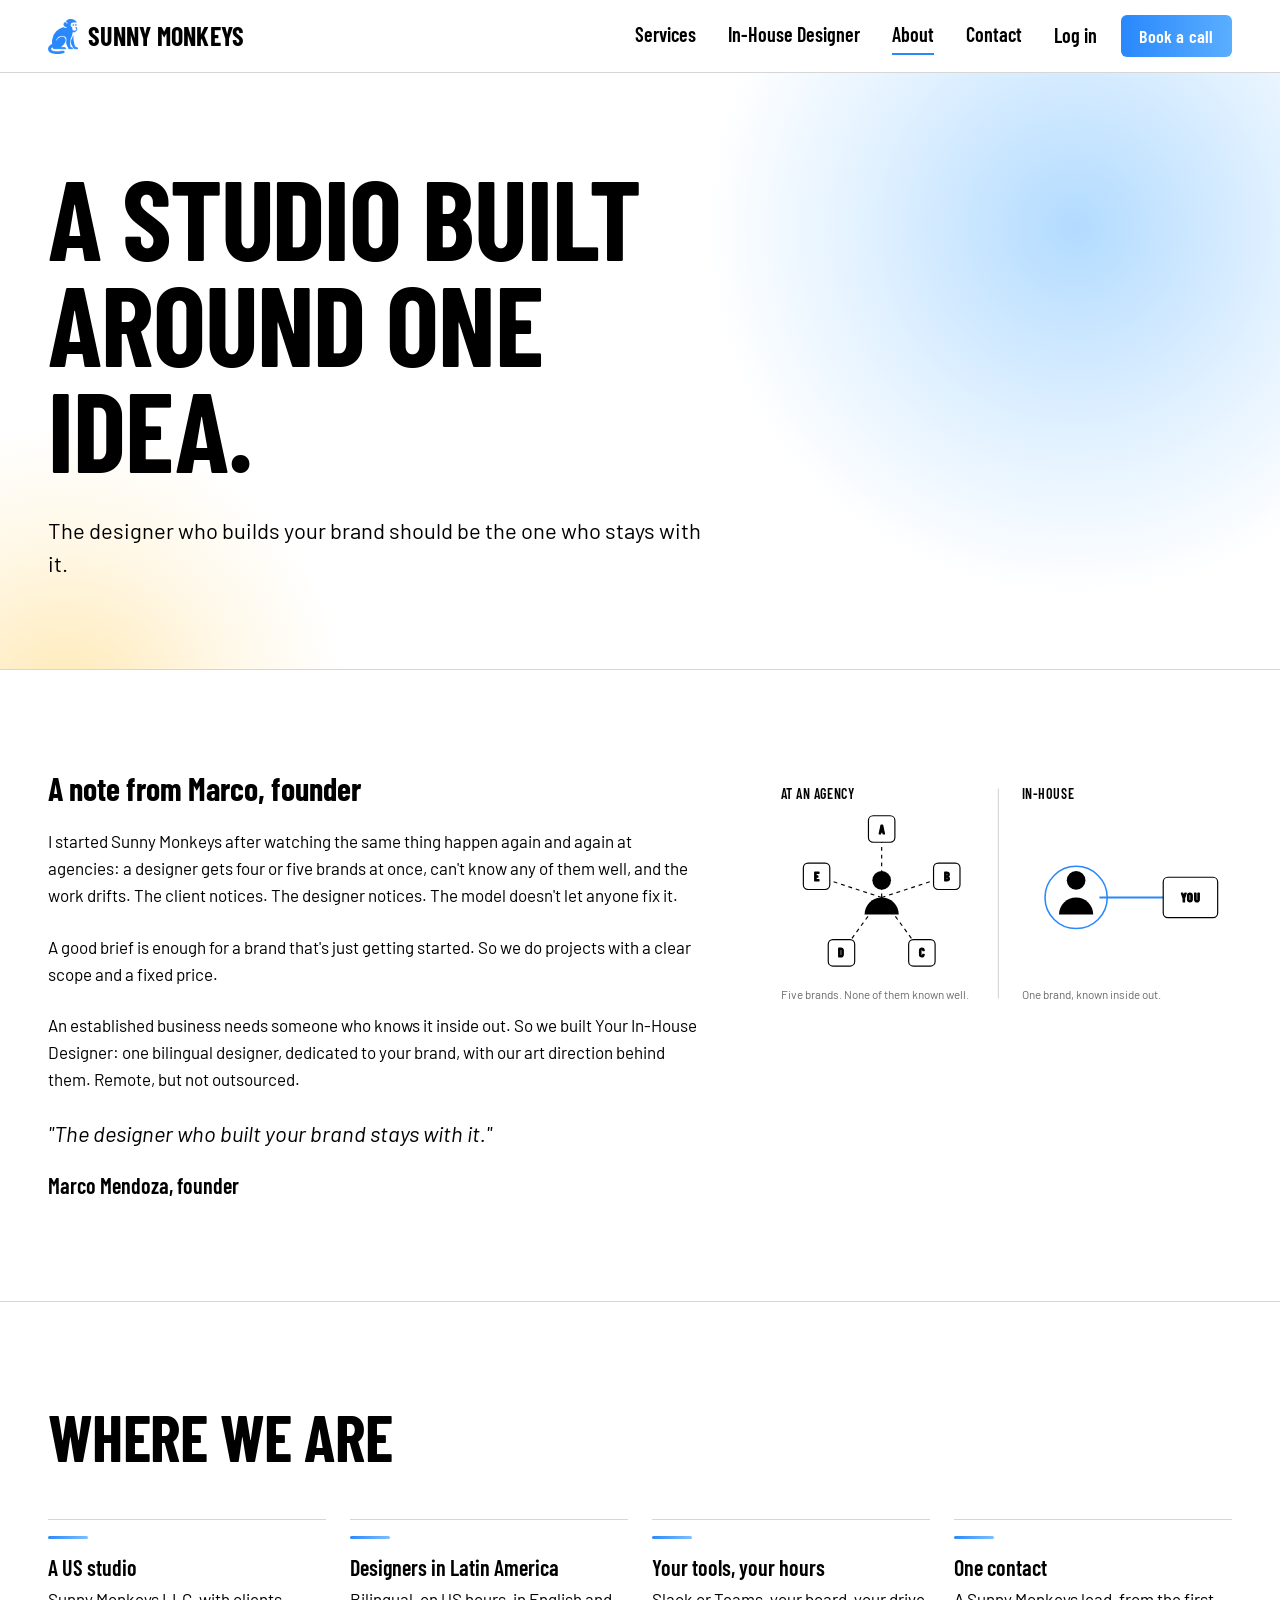
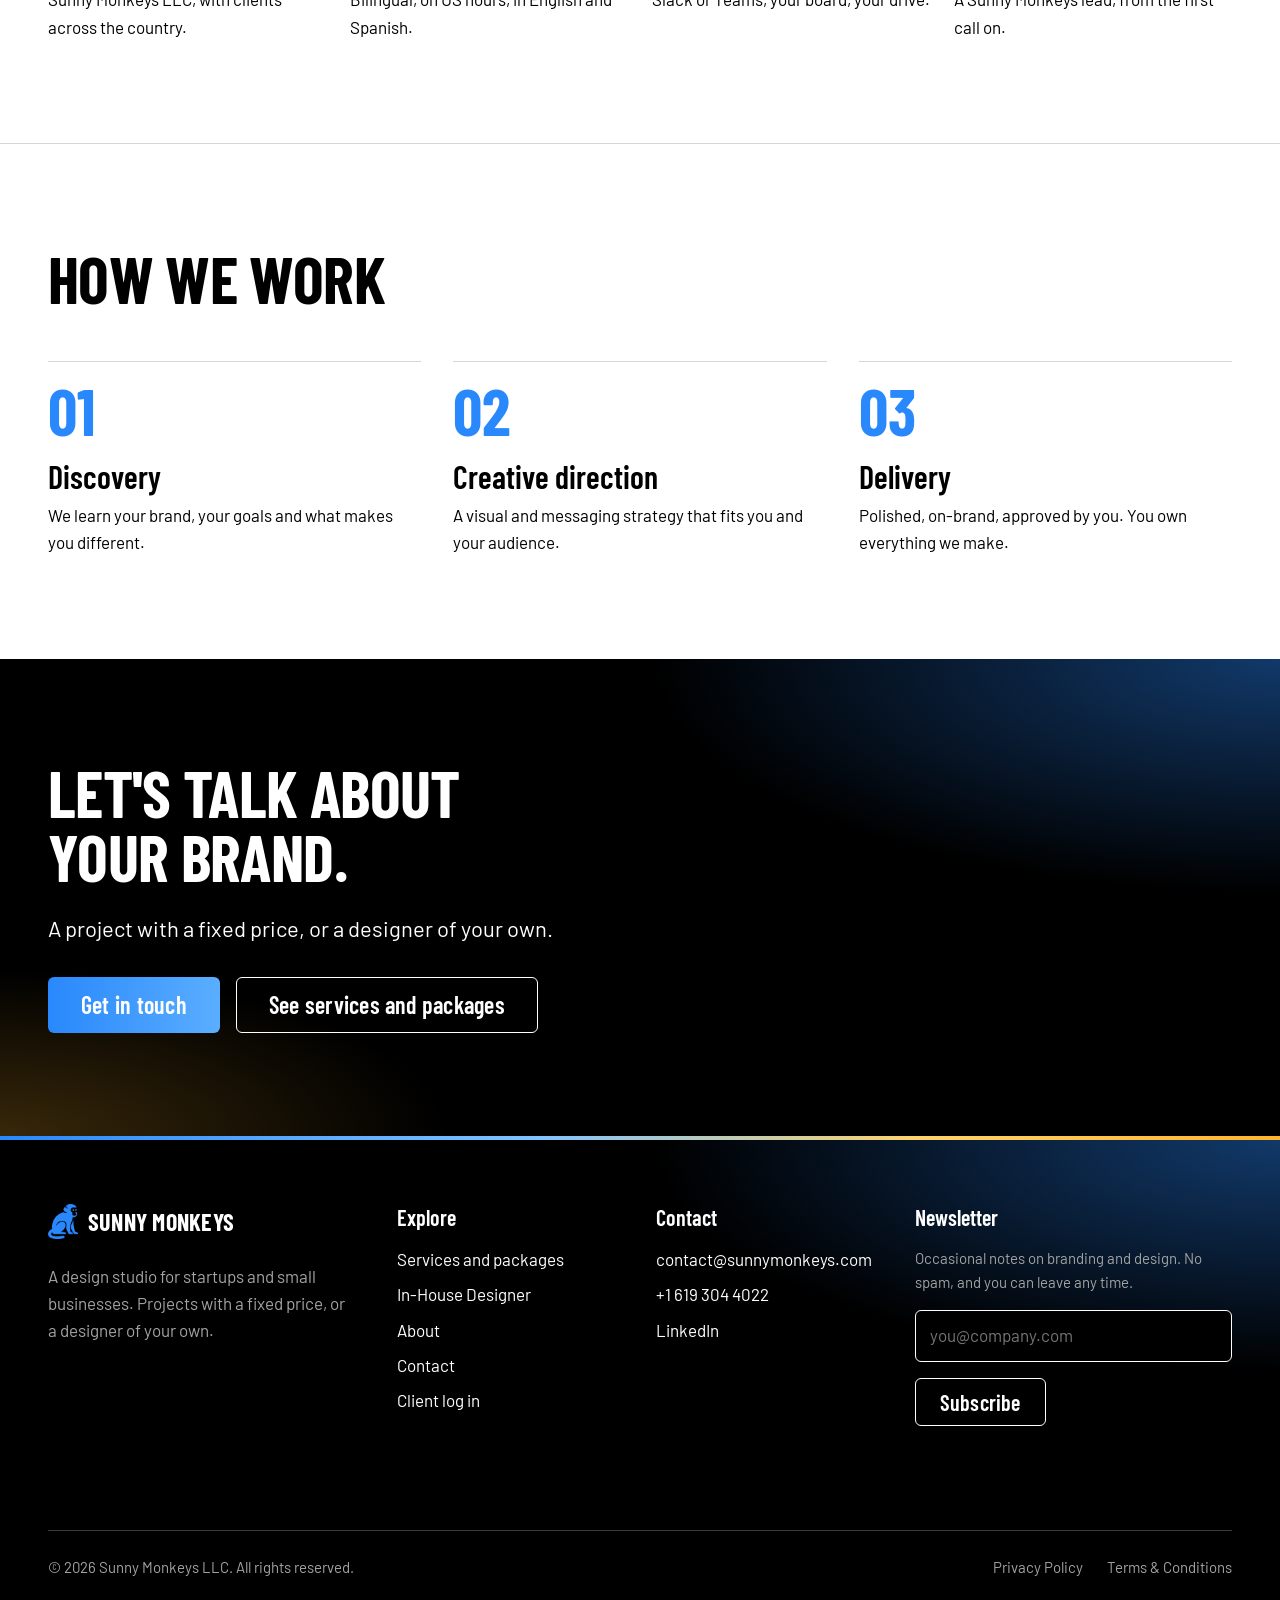
==== commit 66b79793: "More color, more motion, less text: the sun as a second color Sun (#FFB42B) joins the sky blue: the " ====
--- a/about.html
+++ b/about.html
@@ -20,7 +20,7 @@
     <link rel="preconnect" href="https://fonts.googleapis.com">
     <link rel="preconnect" href="https://fonts.gstatic.com" crossorigin>
     <link href="https://fonts.googleapis.com/css2?family=Barlow+Condensed:wght@600;700&family=Barlow:ital,wght@0,400;0,500;1,400&display=swap" rel="stylesheet">
-    <link rel="stylesheet" href="/assets/css/sm.css?v=3">
+    <link rel="stylesheet" href="/assets/css/sm.css?v=4">
 </head>
 <body>
 <a class="skip" href="#main">Skip to content</a>
@@ -31,12 +31,12 @@
         <button class="nav-toggle" type="button" aria-expanded="false" aria-controls="site-nav" aria-label="Open menu"><span></span><span></span><span></span></button>
         <nav class="site-nav" id="site-nav" aria-label="Main">
             <ul>
-                <li><a href="/services">Services</a></li>
-                <li><a href="/in-house-designer">In-House Designer</a></li>
-                <li><a href="/about" aria-current="page">About</a></li>
-                <li><a href="/contact">Contact</a></li>
+                <li style="--i:0"><a href="/services">Services</a></li>
+                <li style="--i:1"><a href="/in-house-designer">In-House Designer</a></li>
+                <li style="--i:2"><a href="/about" aria-current="page">About</a></li>
+                <li style="--i:3"><a href="/contact">Contact</a></li>
             </ul>
-            <div class="nav-actions">
+            <div class="nav-actions" style="--i:4">
                 <a href="/login">Log in</a>
                 <a class="btn btn-primary" href="/contact">Book a call</a>
             </div>
@@ -54,15 +54,15 @@
 
     <section class="section rule-top">
         <div class="wrap grid-2 sidebar">
-            <div class="stack prose">
+            <div class="stack prose" data-reveal>
                 <h2 style="font-size: var(--t-2); text-transform: none; letter-spacing: 0">A note from Marco, founder</h2>
-                <p>I started Sunny Monkeys after watching the same thing happen again and again at agencies. A designer gets four or five brands at once. They do their best, but they can't know the context of each business, so every month the work looks a little different, and a little less like the company it's for. The client notices. The designer notices. Nobody can fix it, because the model doesn't allow it.</p>
-                <p>A good brief is enough for a brand that's just getting started. That's why we do projects with a clear scope and a fixed price: a brand identity, a website that works, the templates you need to show up every week.</p>
-                <p>But an established business needs more than a brief. It needs someone who knows it inside out. So we built the second half of the studio around that: Your In-House Designer. One bilingual designer, dedicated to your brand, working your hours inside your tools, with our art direction behind them. Remote, but not outsourced.</p>
-                <p>We use AI to move faster. The ideas, the judgment and the art direction are human.</p>
+                <p>I started Sunny Monkeys after watching the same thing happen again and again at agencies: a designer gets four or five brands at once, can't know any of them well, and the work drifts. The client notices. The designer notices. The model doesn't let anyone fix it.</p>
+                <p>A good brief is enough for a brand that's just getting started. So we do projects with a clear scope and a fixed price.</p>
+                <p>An established business needs someone who knows it inside out. So we built Your In-House Designer: one bilingual designer, dedicated to your brand, with our art direction behind them. Remote, but not outsourced.</p>
                 <p class="quote">"The designer who built your brand stays with it."</p>
+                <p class="signature">Marco Mendoza, founder</p>
             </div>
-            <div>
+            <div data-reveal>
 <svg class="diagram diagram-d" viewBox="0 0 600 310" role="img" aria-labelledby="juggle-d-title">
 <title id="juggle-d-title">At an agency one designer juggles five brands. In-house, one designer works for one brand.</title>
 <text class="label" x="20" y="34">At an agency</text>
@@ -105,35 +105,35 @@
 
     <section class="section rule-top">
         <div class="wrap">
-            <div class="section-head">
+            <div class="section-head" data-reveal>
                 <h2>Where we are</h2>
             </div>
-            <ul class="facts" style="--cols:4">
-            <li><h4>A US studio</h4><p>Sunny Monkeys LLC is registered in the United States, with clients across the country.</p></li>
-            <li><h4>Designers in Latin America</h4><p>Our network of bilingual designers works on US hours, in English and Spanish.</p></li>
-            <li><h4>Your tools, your hours</h4><p>Slack or Teams, your project board, your drive. We fit into how your team already works.</p></li>
-            <li><h4>One contact</h4><p>A Sunny Monkeys lead stays with you from the first call through every weekly review.</p></li>
+            <ul class="facts" style="--cols:4" data-reveal="stagger">
+            <li><h4>A US studio</h4><p>Sunny Monkeys LLC, with clients across the country.</p></li>
+            <li><h4>Designers in Latin America</h4><p>Bilingual, on US hours, in English and Spanish.</p></li>
+            <li><h4>Your tools, your hours</h4><p>Slack or Teams, your board, your drive.</p></li>
+            <li><h4>One contact</h4><p>A Sunny Monkeys lead, from the first call on.</p></li>
         </ul>
         </div>
     </section>
 
     <section class="section rule-top">
         <div class="wrap">
-            <div class="section-head">
+            <div class="section-head" data-reveal>
                 <h2>How we work</h2>
             </div>
-            <ol class="steps" style="--cols:3">
-            <li><h3>Discovery</h3><p>We get to know your brand, your goals and what makes you different from everyone else.</p></li>
-            <li><h3>Creative direction</h3><p>We craft a visual and messaging strategy that captures your brand's essence and speaks to your audience.</p></li>
-            <li><h3>Delivery</h3><p>We bring it all to life: polished, on-brand and ready to work from day one. Nothing goes live without your approval, and you own everything we make.</p></li>
+            <ol class="steps" style="--cols:3" data-reveal="stagger">
+            <li><h3>Discovery</h3><p>We learn your brand, your goals and what makes you different.</p></li>
+            <li><h3>Creative direction</h3><p>A visual and messaging strategy that fits you and your audience.</p></li>
+            <li><h3>Delivery</h3><p>Polished, on-brand, approved by you. You own everything we make.</p></li>
         </ol>
         </div>
     </section>
 
     <section class="section ink cta">
-        <div class="wrap">
+        <div class="wrap" data-reveal>
             <h2>Let's talk about your brand.</h2>
-            <p class="lead">A project with a fixed price, or a designer of your own. We'll reply by email to set up a call.</p>
+            <p class="lead">A project with a fixed price, or a designer of your own.</p>
             <div class="actions">
                 <a class="btn btn-primary btn-lg" href="/contact">Get in touch</a>
                 <a class="btn btn-lg" href="/services">See services and packages</a>
@@ -187,6 +187,6 @@
         </div>
     </div>
 </footer>
-<script src="/assets/js/sm.js?v=3" defer></script>
+<script src="/assets/js/sm.js?v=4" defer></script>
 </body>
 </html>
--- a/assets/css/sm.css
+++ b/assets/css/sm.css
@@ -1,4 +1,4 @@
-/* sunnymonkeys.com stylesheet. Tokens and rules are explained in DESIGN.md.
+/* sunnymonkeys.com stylesheet, version 4. Tokens and rules are explained in DESIGN.md.
    Root font size is the browser default (16px); 1rem = 16px. */
 
 :root {
@@ -10,12 +10,19 @@
   --grey-4: #a3a3a3;
   --grey-5: #3a3a3a;
 
-  /* Accent: the logo's blue and a lighter sky, used as a gradient in a few places (see DESIGN.md) */
+  /* Sky: the logo's blue. Sun: the warm second color. See DESIGN.md for where each goes. */
   --blue: #2988fc;
   --sky: #7fc3ff;
   --sky-wash: #e4f1ff;
+  --sun: #ffb42b;
+  --sun-light: #ffd36a;
+  --sun-wash: #fff3db;
   --grad: linear-gradient(135deg, #2988fc 0%, #7fc3ff 100%);
-  --glow: radial-gradient(70% 70% at 100% 0%, rgba(41, 136, 252, 0.38), rgba(41, 136, 252, 0) 70%);
+  --grad-sun: linear-gradient(135deg, #ffb42b 0%, #ffd36a 100%);
+  --grad-h: linear-gradient(90deg, #2988fc 0%, #7fc3ff 42%, #ffd36a 72%, #ffb42b 100%);
+  --grad-btn: linear-gradient(90deg, #2988fc 0%, #5aaeff 50%, #2988fc 100%);
+  --glow: radial-gradient(70% 70% at 100% 0%, rgba(41, 136, 252, 0.42), rgba(41, 136, 252, 0) 70%);
+  --glow-sun: radial-gradient(50% 50% at 0% 100%, rgba(255, 180, 43, 0.22), rgba(255, 180, 43, 0) 70%);
 
   --bg: var(--paper);
   --fg: var(--ink);
@@ -46,7 +53,10 @@
   --wrap: 1200px;
   --gutter: clamp(16px, 4vw, 48px);
   --radius: 6px;
+  --radius-lg: 12px;
   --header-h: 4.5rem;
+  --ease: cubic-bezier(0.2, 0.7, 0.2, 1);
+  interpolate-size: allow-keywords;
 }
 
 .ink {
@@ -86,18 +96,19 @@
 h3 { font-size: var(--t-2); font-weight: 600; line-height: 1.1; }
 h4 { font-size: var(--t-3); font-weight: 600; line-height: 1.2; }
 .measure { max-width: 66ch; }
-.lead { font-size: var(--t-lead); line-height: 1.5; max-width: 60ch; }
+.lead { font-size: var(--t-lead); line-height: 1.5; max-width: 56ch; }
 .muted { color: var(--fg-muted); }
 .small { font-size: var(--t-small); }
 .fine { font-size: var(--t-fine); }
 .stack > * + * { margin-top: var(--s-3); }
 .stack-2 > * + * { margin-top: var(--s-2); }
 .stack-1 > * + * { margin-top: var(--s-1); }
-.prose a { text-decoration: underline; text-underline-offset: 0.18em; text-decoration-thickness: 1.5px; }
+.prose a { text-decoration: underline; text-underline-offset: 0.18em; text-decoration-thickness: 1.5px; transition: text-decoration-color 0.2s; }
 .prose a:hover { text-decoration-color: var(--blue); }
 .prose ul { padding-left: 1.2em; }
 .prose li + li { margin-top: 0.35em; }
 .quote { font-style: italic; font-size: var(--t-lead); line-height: 1.4; }
+.signature { font: 600 var(--t-3) / 1.2 var(--font-display); }
 
 :focus-visible { outline: 3px solid var(--blue); outline-offset: 2px; border-radius: 2px; }
 ::selection { background: var(--sky-wash); color: var(--ink); }
@@ -119,14 +130,14 @@
 .section-tight { padding-block: clamp(3rem, 5vw, 5rem); }
 .section-head { margin-bottom: clamp(2rem, 4vw, 3.5rem); }
 .section-head .lead { margin-top: var(--s-3); }
-.grid-2 { display: grid; gap: var(--s-5) var(--s-6); }
+.grid-2 { display: grid; gap: var(--s-5) var(--s-6); align-items: center; }
 .grid-3 { display: grid; gap: var(--s-4); }
 .grid-4 { display: grid; gap: var(--s-4); }
 @media (min-width: 900px) {
   .grid-2 { grid-template-columns: 1fr 1fr; }
   .grid-3 { grid-template-columns: repeat(3, 1fr); }
   .grid-4 { grid-template-columns: repeat(4, 1fr); }
-  .grid-2.sidebar { grid-template-columns: minmax(0, 7fr) minmax(0, 5fr); }
+  .grid-2.sidebar { grid-template-columns: minmax(0, 7fr) minmax(0, 5fr); align-items: start; }
 }
 @media (min-width: 600px) and (max-width: 899px) {
   .grid-3, .grid-4 { grid-template-columns: 1fr 1fr; }
@@ -134,7 +145,7 @@
 .rule-top { border-top: 1px solid var(--rule); }
 .actions { display: flex; flex-wrap: wrap; gap: var(--s-2); }
 
-/* Brand mark: the white PNG as a mask, so it takes the current color */
+/* Brand mark: the white PNG as a mask, so it takes the current color (always blue) */
 .mark {
   display: inline-block; width: 1em; height: 1.17em; background: currentColor;
   -webkit-mask: url("../images/logo-sunny-monkeys-white.png") center / contain no-repeat;
@@ -148,16 +159,22 @@
   border: 1.5px solid var(--fg); border-radius: var(--radius);
   background: transparent; color: var(--fg);
   font: 600 var(--t-3) / 1 var(--font-display); letter-spacing: 0.01em;
-  text-decoration: none; cursor: pointer; transition: background 0.18s, color 0.18s;
+  text-decoration: none; cursor: pointer;
+  transition: background-color 0.2s, color 0.2s, border-color 0.2s, background-position 0.5s var(--ease), transform 0.2s var(--ease);
 }
 .btn:hover { background: var(--fg); color: var(--bg); }
-.btn-primary { background: var(--fg); color: var(--bg); }
-.btn-primary:hover { background: var(--grad); color: #fff; border-color: transparent; }
+.btn-primary {
+  background: var(--grad-btn); background-size: 200% 100%; background-position: 0 0;
+  color: #fff; border-color: transparent;
+}
+.btn-primary:hover { background-position: 100% 0; color: #fff; transform: translateY(-1px); }
+.btn:active { transform: translateY(0); }
 .btn:disabled { opacity: 0.5; cursor: default; }
 .btn-lg { min-height: 3.5rem; padding: 0.9rem 2rem; font-size: 1.5rem; }
 .link {
   display: inline-block; font: 600 var(--t-3) / 1.2 var(--font-display);
   text-decoration: underline; text-underline-offset: 0.2em; text-decoration-thickness: 1.5px;
+  transition: text-decoration-color 0.2s;
 }
 .link:hover { text-decoration-color: var(--blue); text-decoration-thickness: 2px; }
 
@@ -167,17 +184,23 @@
   background: var(--paper); color: var(--ink);
   border-bottom: 1px solid var(--grey-2);
 }
+.site-header::after {
+  content: ""; position: absolute; left: 0; right: 0; bottom: -1px; height: 2px;
+  background: var(--grad-h); transform: scaleX(0); transform-origin: left; transition: transform 0.6s var(--ease);
+}
+.site-header.is-scrolled::after { transform: none; }
 .site-header .wrap { display: flex; align-items: center; gap: var(--s-4); min-height: var(--header-h); }
 .brand {
   display: inline-flex; align-items: center; gap: 0.6rem; text-decoration: none;
   font: 700 1.625rem / 1 var(--font-display); text-transform: uppercase; letter-spacing: 0.01em;
 }
-.brand .mark { font-size: 1.9rem; color: var(--blue); }
+.brand .mark { font-size: 1.9rem; color: var(--blue); transition: transform 0.3s var(--ease); }
+.brand:hover .mark { transform: translateY(-2px) rotate(-6deg); }
 .site-nav { display: flex; align-items: center; gap: var(--s-4); margin-left: auto; }
 .site-nav ul { display: flex; gap: var(--s-4); list-style: none; }
 .site-nav a {
   font: 600 1.25rem / 1 var(--font-display); text-decoration: none; padding: 0.4rem 0;
-  border-bottom: 2px solid transparent;
+  border-bottom: 2px solid transparent; transition: border-color 0.2s;
 }
 .site-nav a:hover, .site-nav a[aria-current="page"] { border-bottom-color: var(--blue); }
 .site-nav .nav-actions { display: flex; align-items: center; gap: var(--s-3); }
@@ -186,15 +209,15 @@
   display: none; margin-left: auto; width: 3rem; height: 3rem; padding: 0;
   border: 1.5px solid var(--ink); border-radius: var(--radius); background: transparent; cursor: pointer;
 }
-.nav-toggle span { display: block; width: 1.25rem; height: 2px; margin: 4px auto; background: var(--ink); transition: transform 0.2s, opacity 0.2s; }
+.nav-toggle span { display: block; width: 1.25rem; height: 2px; margin: 4px auto; background: var(--ink); transition: transform 0.25s var(--ease), opacity 0.2s; }
 @media (max-width: 899px) {
   .nav-toggle { display: block; }
   .site-nav {
     position: fixed; inset: var(--header-h) 0 0 0; z-index: 49;
     flex-direction: column; align-items: flex-start; justify-content: flex-start;
     gap: var(--s-5); padding: var(--s-5) var(--gutter);
-    background: var(--ink) var(--glow); color: var(--paper); overflow: auto;
-    transform: translateX(100%); visibility: hidden; transition: transform 0.25s, visibility 0.25s;
+    background: var(--ink); background-image: var(--glow), var(--glow-sun); color: var(--paper); overflow: auto;
+    transform: translateX(100%); visibility: hidden; transition: transform 0.3s var(--ease), visibility 0.3s;
   }
   body.nav-open .site-nav { transform: none; visibility: visible; }
   body.nav-open { overflow: hidden; }
@@ -202,15 +225,25 @@
   body.nav-open .nav-toggle span:nth-child(2) { opacity: 0; }
   body.nav-open .nav-toggle span:nth-child(3) { transform: translateY(-6px) rotate(-45deg); }
   .site-nav ul { flex-direction: column; gap: var(--s-3); }
+  .site-nav li, .site-nav .nav-actions { opacity: 0; transform: translateX(1rem); transition: opacity 0.35s, transform 0.35s var(--ease); transition-delay: calc(var(--i, 0) * 60ms + 120ms); }
+  body.nav-open .site-nav li, body.nav-open .site-nav .nav-actions { opacity: 1; transform: none; }
   .site-nav a { font-size: 2.25rem; }
   .site-nav .nav-actions { flex-direction: column; align-items: flex-start; gap: var(--s-3); }
-  .site-nav .nav-actions .btn { --fg: var(--paper); --bg: var(--ink); font-size: 1.375rem; min-height: 3rem; padding: 0.7rem 1.5rem; }
+  .site-nav .nav-actions .btn { font-size: 1.375rem; min-height: 3rem; padding: 0.7rem 1.5rem; }
   .site-nav .nav-actions a:not(.btn) { font-size: 1.5rem; }
 }
 
-/* Hero: a soft sky wash on the right, behind the board */
-.hero { padding-block: clamp(3rem, 7vw, 6.5rem); background: radial-gradient(55% 65% at 88% 45%, var(--sky-wash), rgba(228, 241, 255, 0) 72%); }
-.section.ink, .split .half.ink { background-image: var(--glow); }
+/* Hero: two soft blobs, sky on the right and sun on the left, drifting slowly */
+.hero { position: relative; padding-block: clamp(3rem, 7vw, 6.5rem); overflow: hidden; isolation: isolate; }
+.hero::before, .hero::after { content: ""; position: absolute; z-index: -1; border-radius: 50%; pointer-events: none; }
+.hero::before {
+  width: 60vw; height: 60vw; max-width: 820px; max-height: 820px; right: -14vw; top: -18vw;
+  background: radial-gradient(circle, rgba(127, 195, 255, 0.6) 0%, rgba(127, 195, 255, 0.22) 40%, rgba(127, 195, 255, 0) 68%);
+}
+.hero::after {
+  width: 46vw; height: 46vw; max-width: 640px; max-height: 640px; left: -18vw; bottom: -26vw;
+  background: radial-gradient(circle, rgba(255, 211, 106, 0.5) 0%, rgba(255, 211, 106, 0.16) 40%, rgba(255, 211, 106, 0) 68%);
+}
 .hero-grid { display: grid; gap: var(--s-5); align-items: center; }
 @media (min-width: 960px) { .hero-grid { grid-template-columns: minmax(0, 7fr) minmax(0, 5fr); gap: var(--s-6); } }
 .hero-grid h1 { font-size: clamp(2.75rem, 1rem + 5vw, 5.5rem); }
@@ -218,16 +251,27 @@
 .hero .actions { margin-top: var(--s-4); }
 .hero-simple h1 { max-width: 14ch; }
 .hero-simple .lead { margin-top: var(--s-4); }
+.hero h1 .line { display: block; }
+
+/* Marquee: a moving strip of what we make */
+.marquee { overflow: hidden; border-block: 1px solid var(--rule); padding: 0.85rem 0; }
+.marquee-track { display: flex; width: max-content; }
+.marquee-group { display: flex; flex: none; }
+.marquee span { display: inline-flex; align-items: center; gap: 2.25rem; padding-right: 2.25rem; font: 600 1.25rem / 1 var(--font-display); text-transform: uppercase; letter-spacing: 0.05em; white-space: nowrap; }
+.marquee i { width: 0.55rem; height: 0.55rem; border-radius: 50%; background: var(--sun); }
+.marquee span:nth-child(2n) i { background: var(--blue); }
+@keyframes marquee { to { transform: translateX(-50%); } }
 
 /* Split: the two ways to work */
 .split { display: grid; }
 @media (min-width: 900px) { .split { grid-template-columns: 1fr 1fr; } }
-.split .half { padding: clamp(2.5rem, 5vw, 4.5rem) var(--gutter); }
+.split .half { padding: clamp(2.5rem, 5vw, 4.5rem) var(--gutter); border-top: 4px solid; }
+.split .half.paper { border-image: var(--grad-sun) 1; }
+.split .half.ink { border-image: var(--grad) 1; background-image: var(--glow); }
 @media (min-width: 900px) {
   .split .half:first-child { padding-left: max(var(--gutter), calc((100% - var(--wrap)) / 2)); padding-right: var(--s-6); }
   .split .half:last-child { padding-right: max(var(--gutter), calc((100% - var(--wrap)) / 2)); padding-left: var(--s-6); }
 }
-.split .half.paper { border-top: 1px solid var(--rule); }
 .half .kicker { font: 700 var(--t-1) / 1 var(--font-display); text-transform: uppercase; }
 .half h3 { margin-top: var(--s-3); max-width: 22ch; }
 .half p { margin-top: var(--s-3); max-width: 55ch; }
@@ -235,26 +279,46 @@
 .half li { padding: 0.6rem 0; border-top: 1px solid var(--rule); }
 .half .link { margin-top: var(--s-4); }
 
+/* Tiles: linked cards with a drawn icon */
+.tiles { display: grid; gap: var(--s-3); grid-template-columns: repeat(auto-fit, minmax(min(100%, 18rem), 1fr)); list-style: none; }
+.tile {
+  display: grid; align-content: start; gap: 0.75rem; height: 100%; padding: var(--s-3);
+  border: 1px solid var(--rule); border-radius: var(--radius-lg); text-decoration: none; color: var(--fg); background: var(--bg);
+  transition: border-color 0.25s, background-color 0.25s, transform 0.3s var(--ease);
+}
+a.tile:hover { border-color: var(--blue); background-color: var(--sky-wash); transform: translateY(-3px); }
+.ink .tile { background: transparent; }
+.ink a.tile:hover { background-color: rgba(41, 136, 252, 0.14); }
+.tile .icon { width: 2.25rem; height: 2.25rem; color: var(--blue); }
+.tile .icon svg, .row .icon svg { width: 100%; height: 100%; stroke: currentColor; fill: none; stroke-width: 1.6; stroke-linecap: round; stroke-linejoin: round; }
+.tile h3 { font-size: var(--t-2); }
+.tile p { color: var(--fg-muted); font-size: var(--t-body); }
+.ink .tile p { color: var(--grey-4); }
+
 /* Rows: lists with a rule above each item */
 .rows { list-style: none; border-bottom: 1px solid var(--rule); }
 .row {
   display: grid; grid-template-columns: 2.5rem 1fr; gap: var(--s-2) var(--s-3);
-  padding: var(--s-3) 0; border-top: 1px solid var(--rule); align-items: start;
-}
+  padding: var(--s-3) var(--s-2); margin: 0 calc(-1 * var(--s-2)); border-top: 1px solid var(--rule); align-items: start;
+  border-radius: var(--radius); transition: background-color 0.25s;
+}
+.row:hover { background-color: var(--sun-wash); }
 @media (max-width: 759px) { .row > :not(.icon) { grid-column: 2; } .row h3 { grid-row: 1; } }
 @media (min-width: 760px) { .row { grid-template-columns: 2.5rem minmax(0, 1fr) minmax(0, 1.5fr) auto; } }
-.row .icon { width: 2rem; height: 2rem; }
-.row .icon svg { width: 100%; height: 100%; stroke: currentColor; fill: none; stroke-width: 1.6; stroke-linecap: round; stroke-linejoin: round; }
+.row .icon { width: 2rem; height: 2rem; color: var(--blue); }
 .row h3 { font-size: var(--t-2); }
-.row p { color: var(--fg); }
 .row .tags { display: flex; flex-wrap: wrap; gap: 0.4rem; grid-column: 2 / -1; }
 @media (min-width: 760px) { .row .tags { grid-column: auto; justify-content: flex-end; max-width: 14rem; } }
 .tag {
   display: inline-block; padding: 0.2rem 0.7rem; border: 1px solid var(--rule); border-radius: 999px;
-  font-size: var(--t-small); line-height: 1.4; white-space: nowrap;
+  font-size: var(--t-small); line-height: 1.4; white-space: nowrap; background: var(--bg);
 }
 .row-link { text-decoration: none; }
-.row-link:hover h3 { text-decoration: underline; text-underline-offset: 0.15em; }
+.row-link:hover h3 { text-decoration: underline; text-underline-offset: 0.15em; text-decoration-color: var(--blue); }
+
+/* Icons draw themselves when they come into view */
+[data-reveal] .icon svg * { stroke-dasharray: 1; stroke-dashoffset: 1; transition: stroke-dashoffset 0.9s ease; transition-delay: calc(var(--i, 0) * 80ms + 150ms); }
+[data-reveal].is-visible .icon svg *, html:not(.reveal) [data-reveal] .icon svg * { stroke-dashoffset: 0; }
 
 /* Steps: numbered because they are a sequence */
 .steps { display: grid; gap: var(--s-4); counter-reset: step; list-style: none; }
@@ -267,40 +331,43 @@
 .steps h3 { margin-top: var(--s-2); }
 .steps p { margin-top: var(--s-1); }
 
-/* Facts: short commitments in a grid */
+/* Facts: short commitments, each with a small gradient bar */
 .facts { display: grid; gap: var(--s-3); list-style: none; }
 @media (min-width: 600px) { .facts { grid-template-columns: 1fr 1fr; } }
 @media (min-width: 960px) { .facts { grid-template-columns: repeat(var(--cols, 4), 1fr); } }
 .facts li { padding-top: var(--s-2); border-top: 1px solid var(--rule); }
+.facts li::before { content: ""; display: block; width: 2.5rem; height: 3px; border-radius: 2px; background: var(--grad); margin-bottom: 0.9rem; }
+.facts.sun li::before { background: var(--grad-sun); }
 .facts h4 { margin-bottom: 0.4rem; }
 .facts p { font-size: var(--t-body); }
 
 /* Plans (in-house options, package headers) */
 .plans { display: grid; gap: var(--s-4); }
 @media (min-width: 760px) { .plans { grid-template-columns: repeat(var(--cols, 3), 1fr); } }
-.plan { display: flex; flex-direction: column; align-items: flex-start; padding-top: var(--s-3); border-top: 3px solid var(--blue); border-image: var(--grad) 1; }
+.plan { display: flex; flex-direction: column; align-items: flex-start; padding-top: var(--s-3); border-top: 4px solid var(--sun); border-image: var(--grad-sun) 1; }
+.ink .plan { border-image: var(--grad) 1; }
 .plan > * { width: 100%; }
 .plan .plan-name { font: 700 var(--t-2) / 1 var(--font-display); text-transform: uppercase; }
 .plan .price { margin-top: var(--s-2); font: 700 clamp(2.5rem, 2rem + 2vw, 3.5rem) / 1 var(--font-display); }
 .plan .price small { font-size: var(--t-body); font-family: var(--font-body); font-weight: 400; color: var(--fg-muted); margin-left: 0.4rem; }
 .plan h3 { margin-top: var(--s-2); }
 .plan p { margin-top: var(--s-2); }
-.plan ul { margin-top: var(--s-3); list-style: none; }
+.plan p:last-of-type { margin-bottom: var(--s-3); }
+.plan ul { margin-top: 0; list-style: none; }
 .plan li { padding: 0.5rem 0; border-top: 1px solid var(--rule); }
-.plan .btn { width: auto; margin-top: auto; padding-top: 0.7rem; }
-.plan .btn { margin-top: var(--s-3); }
-.plan ul + .btn, .plan p + .btn { margin-top: auto; }
-.plan p:last-of-type { margin-bottom: var(--s-3); }
-.plan p + ul { margin-top: 0; }
+.plan .btn { width: auto; margin-top: auto; }
+.plan ul + .btn { margin-top: var(--s-3); }
 
 /* Comparison table */
 .table-wrap { margin-top: var(--s-5); }
 table.compare { width: 100%; border-collapse: collapse; font-size: var(--t-small); }
 .compare th, .compare td { padding: 0.8rem 0.75rem; text-align: left; vertical-align: top; border-top: 1px solid var(--rule); }
 .compare thead th { font: 600 var(--t-3) / 1 var(--font-display); text-transform: uppercase; background: var(--sky-wash); border-top: 0; }
+.compare tbody tr { transition: background-color 0.2s; }
+.compare tbody tr:hover { background-color: var(--sun-wash); }
 .compare th[scope="row"] { font-weight: 500; width: 32%; }
 .compare td { width: 22.6%; }
-.compare .yes::before { content: "\2713\00a0"; }
+.compare .yes::before { content: "\2713\00a0"; color: var(--blue); font-weight: 700; }
 .compare .no { color: var(--fg-muted); }
 @media (max-width: 719px) {
   .compare thead { display: none; }
@@ -308,23 +375,16 @@
   .compare tr { padding: var(--s-2) 0; border-top: 1px solid var(--rule); }
   .compare th[scope="row"] { width: 100%; padding: 0 0 0.4rem; border: 0; font: 600 var(--t-3) / 1.2 var(--font-display); }
   .compare td { display: grid; grid-template-columns: 6.5rem 1fr; gap: var(--s-2); padding: 0.25rem 0; border: 0; }
-  .compare td::before, .compare td.yes::before { content: attr(data-plan); color: var(--fg-muted); }
+  .compare td::before, .compare td.yes::before { content: attr(data-plan); color: var(--fg-muted); font-weight: 400; }
   .compare td.yes::after { content: "\2713\00a0Included"; }
 }
 
-/* Boards and diagrams (inline SVG, monochrome). Each has a desktop and a phone drawing. */
+/* Boards and diagrams (inline SVG). Each has a desktop and a phone drawing. */
 .board-m, .diagram-m { display: none; }
 @media (max-width: 599px) {
   .board-d, .diagram-d { display: none; }
   .board-m, .diagram-m { display: block; }
 }
-.board-m .chip text, .board-m .review text { font-size: 12.5px; }
-.board-m .day { font-size: 12px; }
-.diagram-m .label { font-size: 16px; }
-.diagram-m .note { font-size: 14px; }
-.diagram-m .brand text { font-size: 15px; }
-.timeline.diagram-m text { font-size: 14px; }
-.timeline.diagram-m .week { font-size: 12px; }
 .board { width: 100%; height: auto; color: var(--fg); }
 .board text, .diagram text { font-family: var(--font-display); font-weight: 600; fill: currentColor; }
 .board .chip rect { fill: var(--bg); stroke: currentColor; stroke-width: 1.5; }
@@ -336,6 +396,8 @@
 .board .done circle { fill: var(--bg); stroke: var(--blue); stroke-width: 1.5; }
 .board .review rect { fill: url(#sm-grad); }
 .board .review text { fill: #fff; font-size: 15px; }
+.board-m .chip text, .board-m .review text { font-size: 12.5px; }
+.board-m .day { font-size: 12px; }
 .diagram { width: 100%; height: auto; color: var(--fg); }
 .diagram .person { fill: currentColor; }
 .diagram .brand { fill: var(--bg); stroke: currentColor; stroke-width: 1.5; }
@@ -345,8 +407,20 @@
 .diagram .label { font-size: 18px; text-transform: uppercase; letter-spacing: 0.04em; }
 .diagram .note { font-family: var(--font-body); font-weight: 400; font-size: 15px; fill: var(--fg-muted); }
 .diagram .pulse { fill: none; stroke: var(--blue); stroke-width: 2; }
-
-/* Week board animation: chips drop in, checks draw, then it loops */
+.diagram-m .label { font-size: 16px; }
+.diagram-m .note { font-size: 14px; }
+.diagram-m .brand text { font-size: 15px; }
+.timeline .bar { transform-box: fill-box; transform-origin: left center; transform: scaleX(0); transition: transform 1.2s var(--ease); transition-delay: calc(var(--i) * 0.35s); }
+.timeline.is-visible .bar, .timeline.is-static .bar { transform: none; }
+.timeline .bar.fill { fill: url(#sm-grad); }
+.timeline .bar.outline { fill: var(--bg); stroke: currentColor; stroke-width: 1.5; }
+.timeline .tick { stroke: var(--rule); }
+.timeline text { font-family: var(--font-display); font-weight: 600; fill: currentColor; font-size: 16px; }
+.timeline .week { fill: var(--fg-muted); font-size: 14px; }
+.timeline.diagram-m text { font-size: 14px; }
+.timeline.diagram-m .week { font-size: 12px; }
+
+/* Motion. Everything here is off when the visitor prefers reduced motion. */
 .board .chip { opacity: 0; transform: translateY(-8px); animation: chip-in 14s infinite; animation-delay: calc(var(--i) * 0.55s); }
 .board .done { opacity: 0; animation: chip-in 14s infinite; animation-delay: calc(var(--i) * 0.55s + 0.4s); }
 .board .review { opacity: 0; animation: chip-in 14s infinite; animation-delay: calc(var(--i) * 0.55s); }
@@ -358,32 +432,40 @@
   94% { opacity: 0; transform: translateY(6px); }
   100% { opacity: 0; transform: translateY(-8px); }
 }
-/* Juggling diagram: the agency side shakes, the in-house side pulses once */
 .diagram .orbit { transform-origin: var(--ox) var(--oy); animation: orbit 9s linear infinite; }
 .diagram .orbit:nth-child(2n) { animation-duration: 11s; animation-direction: reverse; }
+.diagram .orbit .brand { transform-box: fill-box; transform-origin: center; animation: orbit-back 9s linear infinite; }
+.diagram .orbit:nth-child(2n) .brand { animation-duration: 11s; animation-direction: reverse; }
 .diagram .pulse { transform-origin: var(--ox) var(--oy); animation: pulse 3s ease-out infinite; }
 @keyframes orbit { to { transform: rotate(360deg); } }
+@keyframes orbit-back { to { transform: rotate(-360deg); } }
 @keyframes pulse { 0% { transform: scale(0.6); opacity: 1; } 100% { transform: scale(1.6); opacity: 0; } }
-/* Timeline: bars fill when the diagram scrolls into view */
-.timeline .bar { transform-box: fill-box; transform-origin: left center; transform: scaleX(0); transition: transform 1.2s cubic-bezier(0.2, 0.7, 0.2, 1); transition-delay: calc(var(--i) * 0.35s); }
-.timeline.is-visible .bar, .timeline.is-static .bar { transform: none; }
-.timeline .bar.fill { fill: url(#sm-grad); }
-.timeline .bar.outline { fill: var(--bg); stroke: currentColor; stroke-width: 1.5; }
-.timeline .tick { stroke: var(--rule); }
-.timeline text { font-family: var(--font-display); font-weight: 600; fill: currentColor; font-size: 16px; }
-.timeline .week { fill: var(--fg-muted); font-size: 14px; }
-.hero h1 .line { display: block; }
-@media (prefers-reduced-motion: reduce) {
-  .board .chip, .board .done, .board .review, .diagram .orbit, .diagram .pulse { animation: none !important; opacity: 1; transform: none; }
-  .timeline .bar { transition: none; transform: none; }
-}
-/* Hero: one orchestrated entrance on load, only for people who accept motion */
-/* sm.js adds html.anim only when the page loads in a visible tab and motion is welcome */
-html.anim .hero h1 .line { opacity: 0; transform: translateY(0.3em); animation: rise 0.7s cubic-bezier(0.2, 0.7, 0.2, 1) forwards; }
+@media (prefers-reduced-motion: no-preference) {
+  .hero::before { animation: drift 18s ease-in-out infinite alternate; }
+  .hero::after { animation: drift 24s ease-in-out infinite alternate-reverse; }
+  .marquee-track { animation: marquee 36s linear infinite; }
+  .marquee:hover .marquee-track { animation-play-state: paused; }
+}
+@keyframes drift { to { transform: translate(-7%, 9%) scale(1.1); } }
+/* Hero entrance: sm.js adds html.anim only when the page opens in a visible tab */
+html.anim .hero h1 .line { opacity: 0; transform: translateY(0.3em); animation: rise 0.7s var(--ease) forwards; }
 html.anim .hero h1 .line:nth-child(2) { animation-delay: 0.08s; }
 html.anim .hero h1 .line:nth-child(3) { animation-delay: 0.16s; }
-html.anim .hero-rise { opacity: 0; transform: translateY(0.6rem); animation: rise 0.7s cubic-bezier(0.2, 0.7, 0.2, 1) 0.28s forwards; }
+html.anim .hero-rise { opacity: 0; transform: translateY(0.6rem); animation: rise 0.7s var(--ease) 0.28s forwards; }
 @keyframes rise { to { opacity: 1; transform: none; } }
+/* Reveals: sm.js adds html.reveal, then is-visible to each [data-reveal] as it scrolls into view */
+html.reveal [data-reveal]:not(.is-visible) { opacity: 0; transform: translateY(16px); }
+html.reveal [data-reveal] { transition: opacity 0.6s ease, transform 0.6s var(--ease); }
+html.reveal [data-reveal="stagger"], html.reveal [data-reveal="stagger"]:not(.is-visible) { opacity: 1; transform: none; transition: none; }
+html.reveal [data-reveal="stagger"] > * { transition: opacity 0.55s ease, transform 0.55s var(--ease); transition-delay: calc(var(--i, 0) * 70ms); }
+html.reveal [data-reveal="stagger"]:not(.is-visible) > * { opacity: 0; transform: translateY(14px); }
+@media (prefers-reduced-motion: reduce) {
+  .board .chip, .board .done, .board .review, .diagram .orbit, .diagram .orbit .brand, .diagram .pulse { animation: none !important; opacity: 1; transform: none; }
+  .timeline .bar { transition: none; transform: none; }
+  .marquee-track { flex-wrap: wrap; width: auto; }
+  .marquee-group[aria-hidden] { display: none; }
+  .btn, .tile, .brand .mark { transition: none; }
+}
 
 /* FAQ */
 .faq { list-style: none; border-bottom: 1px solid var(--rule); }
@@ -391,14 +473,17 @@
 .faq summary {
   display: flex; justify-content: space-between; align-items: center; gap: var(--s-3);
   padding: var(--s-3) 0; cursor: pointer; list-style: none;
-  font: 600 var(--t-2) / 1.2 var(--font-display);
-}
+  font: 600 var(--t-2) / 1.2 var(--font-display); transition: color 0.2s;
+}
+.faq summary:hover { color: var(--blue); }
 .faq summary::-webkit-details-marker { display: none; }
 .faq summary::after {
   content: ""; flex: none; width: 0.9rem; height: 0.9rem; border-right: 2px solid currentColor; border-bottom: 2px solid currentColor;
-  transform: rotate(45deg); transition: transform 0.2s; margin-right: 0.3rem;
+  transform: rotate(45deg); transition: transform 0.25s var(--ease); margin-right: 0.3rem;
 }
 .faq details[open] summary::after { transform: rotate(-135deg); }
+.faq details::details-content { block-size: 0; overflow: clip; transition: block-size 0.35s var(--ease), content-visibility 0.35s allow-discrete; }
+.faq details[open]::details-content { block-size: auto; }
 .faq .answer { padding: 0 0 var(--s-3); max-width: 66ch; }
 
 /* Forms */
@@ -407,7 +492,7 @@
 .field input, .field select, .field textarea {
   width: 100%; min-height: 3rem; padding: 0.7rem 0.9rem;
   border: 1.5px solid var(--fg); border-radius: var(--radius); background: var(--bg); color: var(--fg);
-  font: inherit; line-height: 1.4;
+  font: inherit; line-height: 1.4; transition: border-color 0.2s;
 }
 .field select { appearance: none; -webkit-appearance: none; padding-right: 2.5rem;
   background-image: url("data:image/svg+xml,%3Csvg xmlns='http://www.w3.org/2000/svg' width='14' height='9' viewBox='0 0 14 9'%3E%3Cpath d='M1 1l6 6 6-6' fill='none' stroke='%23000' stroke-width='2'/%3E%3C/svg%3E");
@@ -417,24 +502,23 @@
 .field input:focus, .field select:focus, .field textarea:focus, .newsletter input:focus { border-color: var(--blue); }
 .field .hint { margin-top: 0.4rem; font-size: var(--t-small); color: var(--fg-muted); }
 .form-status { min-height: 1.5rem; font-size: var(--t-body); }
-.form-status[data-state="error"] { font-weight: 500; }
-.form-status[data-state="success"] { font-weight: 500; }
+.form-status[data-state="error"], .form-status[data-state="success"] { font-weight: 500; }
 .trap { position: absolute; left: -9999px; width: 1px; height: 1px; overflow: hidden; }
 .newsletter { display: flex; flex-wrap: wrap; gap: var(--s-2); max-width: 32rem; }
-.newsletter input { flex: 1 1 14rem; min-height: 3rem; padding: 0.7rem 0.9rem; border: 1.5px solid var(--fg); border-radius: var(--radius); background: var(--bg); color: var(--fg); font: inherit; }
+.newsletter input { flex: 1 1 14rem; min-height: 3rem; padding: 0.7rem 0.9rem; border: 1.5px solid var(--fg); border-radius: var(--radius); background: var(--bg); color: var(--fg); font: inherit; transition: border-color 0.2s; }
 .newsletter .btn { flex: none; }
 
-/* Info cards next to the form */
+/* Info list next to the form */
 .info-list { list-style: none; }
 .info-list li { padding: var(--s-2) 0; border-top: 1px solid var(--rule); }
 .info-list h4 { margin-bottom: 0.2rem; }
 .info-list a { text-decoration: underline; text-underline-offset: 0.18em; }
 
 /* Closing call to action */
-.cta { text-align: left; }
 .cta h2 { max-width: 16ch; }
 .cta .lead { margin-top: var(--s-3); }
 .cta .actions { margin-top: var(--s-4); }
+.section.ink { background-image: var(--glow), var(--glow-sun); }
 
 /* Article pages (privacy, terms) */
 .article { max-width: 70ch; }
@@ -444,14 +528,14 @@
 .article .meta { color: var(--fg-muted); margin-top: var(--s-2); }
 
 /* Footer */
-.site-footer { padding-block: var(--s-6) var(--s-4); }
+.site-footer { padding-block: var(--s-6) var(--s-4); border-top: 4px solid; border-image: var(--grad-h) 1; background-image: var(--glow); }
 .footer-grid { display: grid; gap: var(--s-5); }
 @media (min-width: 760px) { .footer-grid { grid-template-columns: 1.4fr 1fr 1fr 1.4fr; gap: var(--s-4); } }
 .site-footer h4 { margin-bottom: var(--s-2); }
 .site-footer ul { list-style: none; }
 .site-footer li + li { margin-top: 0.5rem; }
 .site-footer a { text-decoration: none; }
-.site-footer a:hover { text-decoration: underline; text-underline-offset: 0.18em; }
+.site-footer a:hover { text-decoration: underline; text-underline-offset: 0.18em; text-decoration-color: var(--sky); }
 .site-footer .brand { font-size: 1.5rem; }
 .site-footer .tagline { margin-top: var(--s-2); max-width: 30ch; color: var(--fg-muted); }
 .footer-bottom {
@@ -468,13 +552,13 @@
 
 /* Brand sheet (/brand) */
 .swatches { display: grid; gap: var(--s-3); grid-template-columns: repeat(auto-fill, minmax(10rem, 1fr)); list-style: none; }
-.swatch { border: 1px solid var(--rule); border-radius: var(--radius); overflow: hidden; }
+.swatch { border: 1px solid var(--rule); border-radius: var(--radius-lg); overflow: hidden; }
 .swatch .chip { height: 6rem; border-bottom: 1px solid var(--rule); }
 .swatch .meta { padding: 0.75rem 0.9rem; font-size: var(--t-small); }
 .swatch .meta strong { display: block; font: 600 var(--t-3) / 1.2 var(--font-display); }
 .logo-tiles { display: grid; gap: var(--s-3); list-style: none; }
 @media (min-width: 760px) { .logo-tiles { grid-template-columns: repeat(3, 1fr); } }
-.logo-tile { display: grid; place-items: center; min-height: 12rem; padding: var(--s-4); border: 1px solid var(--rule); border-radius: var(--radius); }
+.logo-tile { display: grid; place-items: center; min-height: 12rem; padding: var(--s-4); border: 1px solid var(--rule); border-radius: var(--radius-lg); }
 .logo-tile .brand { font-size: 2rem; pointer-events: none; }
 .logo-tile .mark-only { font-size: 5rem; }
 .specimen { list-style: none; }
@@ -484,11 +568,12 @@
 .specimen .display { font: 700 var(--t-display) / 0.95 var(--font-display); text-transform: uppercase; letter-spacing: -0.01em; }
 .specimen .h2 { font: 700 var(--t-1) / 0.98 var(--font-display); text-transform: uppercase; }
 .specimen .h3 { font: 600 var(--t-2) / 1.1 var(--font-display); }
-.demo { display: flex; flex-wrap: wrap; gap: var(--s-2); align-items: center; padding: var(--s-3); border: 1px solid var(--rule); border-radius: var(--radius); }
+.demo { display: flex; flex-wrap: wrap; gap: var(--s-2); align-items: center; padding: var(--s-3); border: 1px solid var(--rule); border-radius: var(--radius-lg); }
 .demo.ink { border-color: var(--grey-5); }
 .icon-row { display: flex; flex-wrap: wrap; gap: var(--s-3); list-style: none; }
 .icon-row li { display: grid; gap: 0.5rem; justify-items: center; font-size: var(--t-small); }
-.icon-row svg { width: 2.5rem; height: 2.5rem; stroke: currentColor; fill: none; stroke-width: 1.6; stroke-linecap: round; stroke-linejoin: round; }
+.icon-row .icon { width: 2.5rem; height: 2.5rem; color: var(--blue); }
+.icon-row .icon svg { width: 100%; height: 100%; stroke: currentColor; fill: none; stroke-width: 1.6; stroke-linecap: round; stroke-linejoin: round; }
 .rules { list-style: none; }
 .rules li { padding: 0.6rem 0; border-top: 1px solid var(--rule); }
 .rules li strong { font-family: var(--font-display); font-weight: 600; font-size: var(--t-3); }
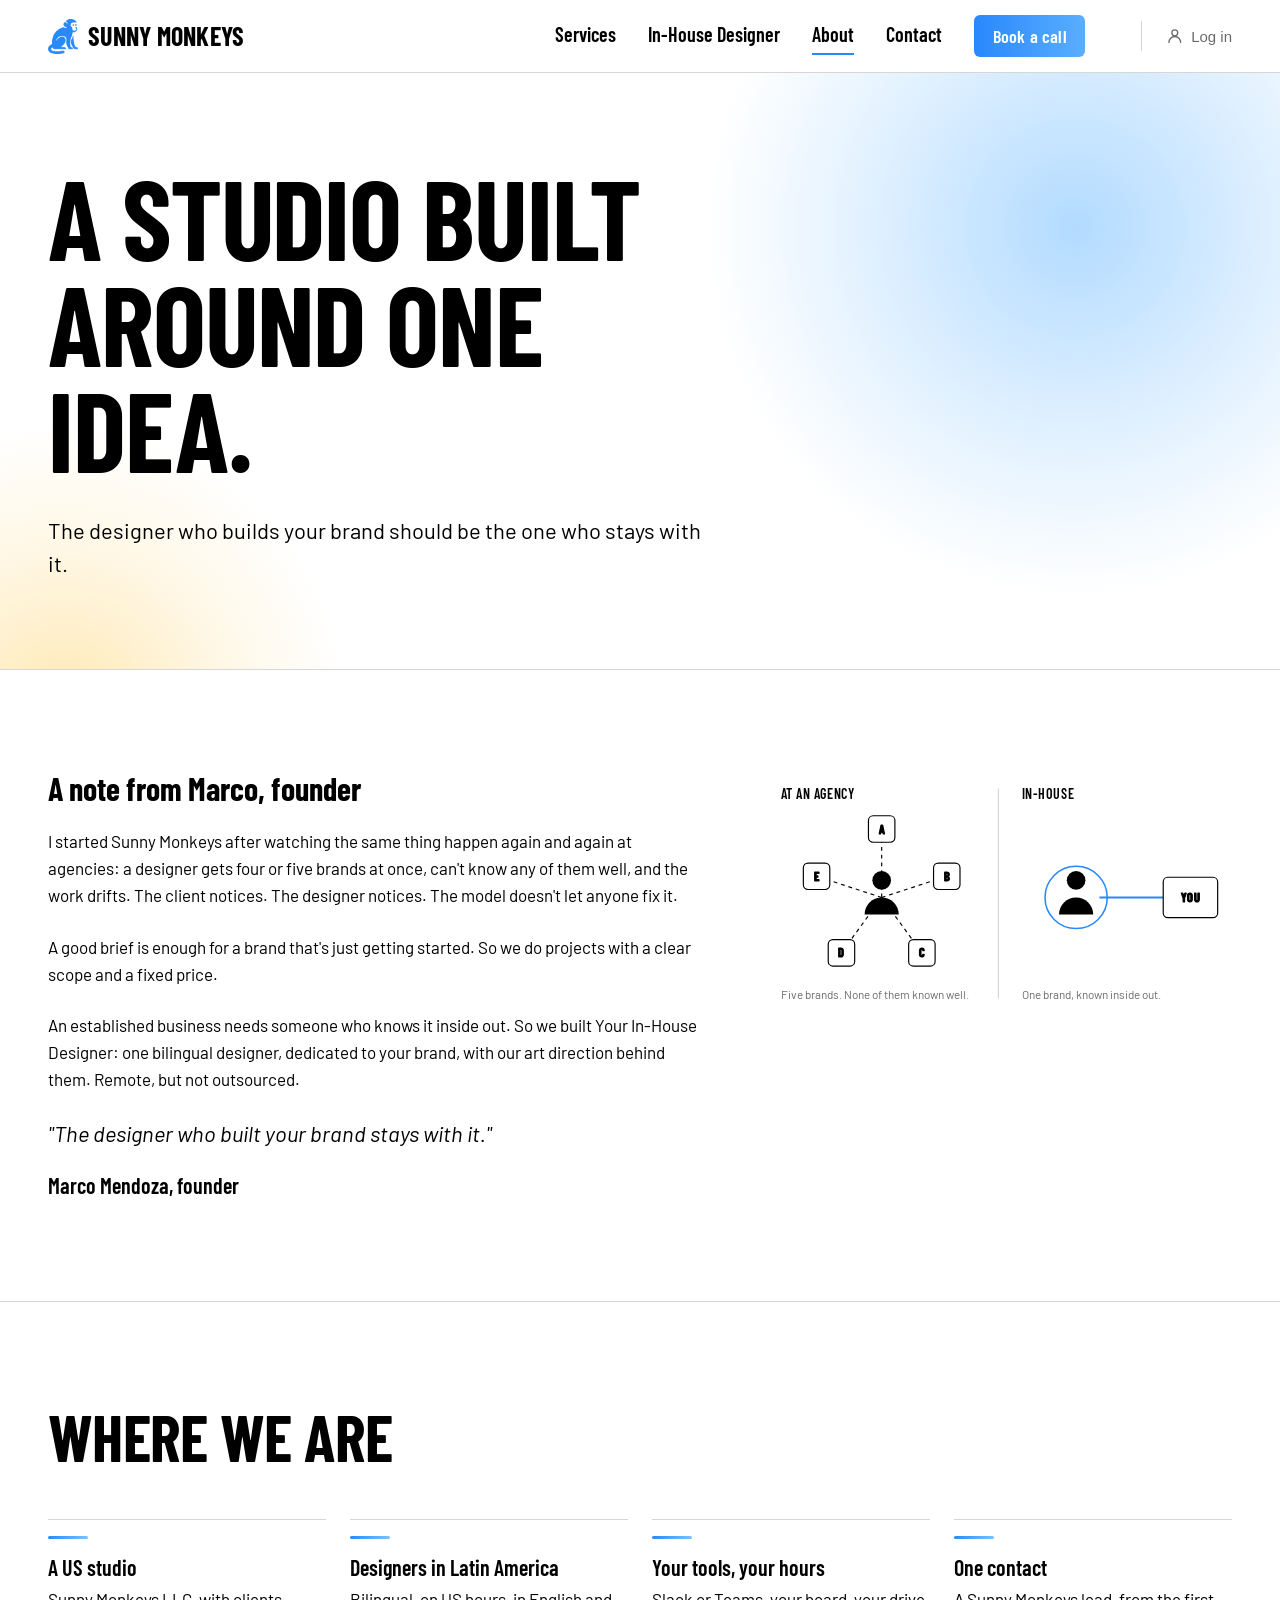
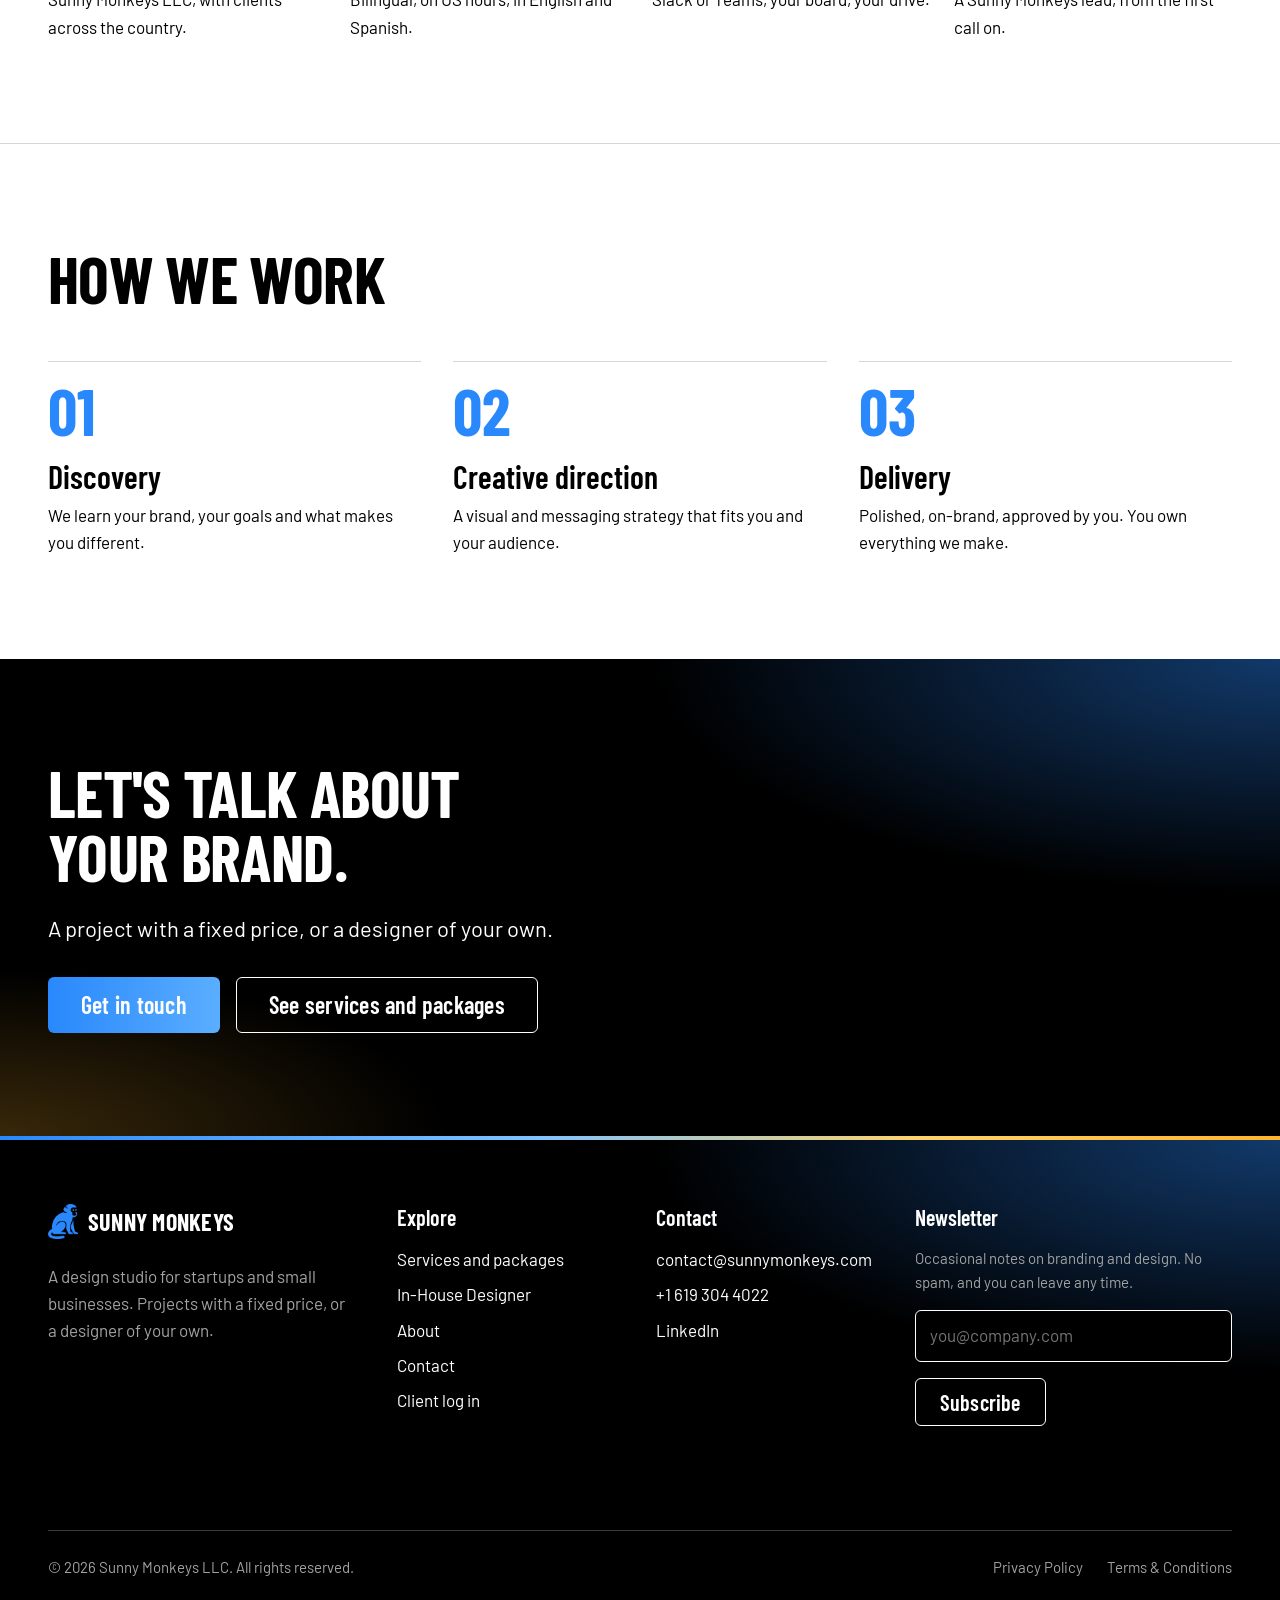
==== commit 4d918773: "Log in alone at the far right; client portal in the new design The header now ends with a quiet "Log" ====
--- a/about.html
+++ b/about.html
@@ -20,7 +20,7 @@
     <link rel="preconnect" href="https://fonts.googleapis.com">
     <link rel="preconnect" href="https://fonts.gstatic.com" crossorigin>
     <link href="https://fonts.googleapis.com/css2?family=Barlow+Condensed:wght@600;700&family=Barlow:ital,wght@0,400;0,500;1,400&display=swap" rel="stylesheet">
-    <link rel="stylesheet" href="/assets/css/sm.css?v=4">
+    <link rel="stylesheet" href="/assets/css/sm.css?v=5">
 </head>
 <body>
 <a class="skip" href="#main">Skip to content</a>
@@ -37,10 +37,11 @@
                 <li style="--i:3"><a href="/contact">Contact</a></li>
             </ul>
             <div class="nav-actions" style="--i:4">
-                <a href="/login">Log in</a>
                 <a class="btn btn-primary" href="/contact">Book a call</a>
+                <a class="login-mobile" href="/login">Client log in</a>
             </div>
         </nav>
+        <a class="nav-login" href="/login"><svg viewBox="0 0 24 24" aria-hidden="true"><circle cx="12" cy="8" r="4"/><path d="M4 21a8 8 0 0 1 16 0"/></svg>Log in</a>
     </div>
 </header>
 <main id="main">
--- a/assets/css/sm.css
+++ b/assets/css/sm.css
@@ -205,6 +205,14 @@
 .site-nav a:hover, .site-nav a[aria-current="page"] { border-bottom-color: var(--blue); }
 .site-nav .nav-actions { display: flex; align-items: center; gap: var(--s-3); }
 .site-nav .nav-actions .btn { min-height: 2.6rem; padding: 0.45rem 1.1rem; font-size: 1.125rem; }
+.nav-login {
+  display: inline-flex; align-items: center; gap: 0.45rem; margin-left: var(--s-3); padding: 0.4rem 0 0.4rem var(--s-3);
+  border-left: 1px solid var(--grey-2); font: 500 var(--t-small) / 1 var(--font-body); color: var(--grey-3);
+  text-decoration: none; white-space: nowrap; transition: color 0.2s;
+}
+.nav-login svg { width: 1.1rem; height: 1.1rem; stroke: currentColor; fill: none; stroke-width: 1.8; stroke-linecap: round; stroke-linejoin: round; }
+.nav-login:hover { color: var(--ink); text-decoration: underline; text-underline-offset: 0.2em; text-decoration-color: var(--blue); }
+.login-mobile { display: none; }
 .nav-toggle {
   display: none; margin-left: auto; width: 3rem; height: 3rem; padding: 0;
   border: 1.5px solid var(--ink); border-radius: var(--radius); background: transparent; cursor: pointer;
@@ -212,6 +220,9 @@
 .nav-toggle span { display: block; width: 1.25rem; height: 2px; margin: 4px auto; background: var(--ink); transition: transform 0.25s var(--ease), opacity 0.2s; }
 @media (max-width: 899px) {
   .nav-toggle { display: block; }
+  .nav-login { display: none; }
+  .login-mobile { display: inline-block; font: 500 1.125rem / 1 var(--font-body); color: var(--grey-4); text-decoration: none; }
+  .login-mobile:hover { color: var(--paper); }
   .site-nav {
     position: fixed; inset: var(--header-h) 0 0 0; z-index: 49;
     flex-direction: column; align-items: flex-start; justify-content: flex-start;
@@ -230,7 +241,6 @@
   .site-nav a { font-size: 2.25rem; }
   .site-nav .nav-actions { flex-direction: column; align-items: flex-start; gap: var(--s-3); }
   .site-nav .nav-actions .btn { font-size: 1.375rem; min-height: 3rem; padding: 0.7rem 1.5rem; }
-  .site-nav .nav-actions a:not(.btn) { font-size: 1.5rem; }
 }
 
 /* Hero: two soft blobs, sky on the right and sun on the left, drifting slowly */
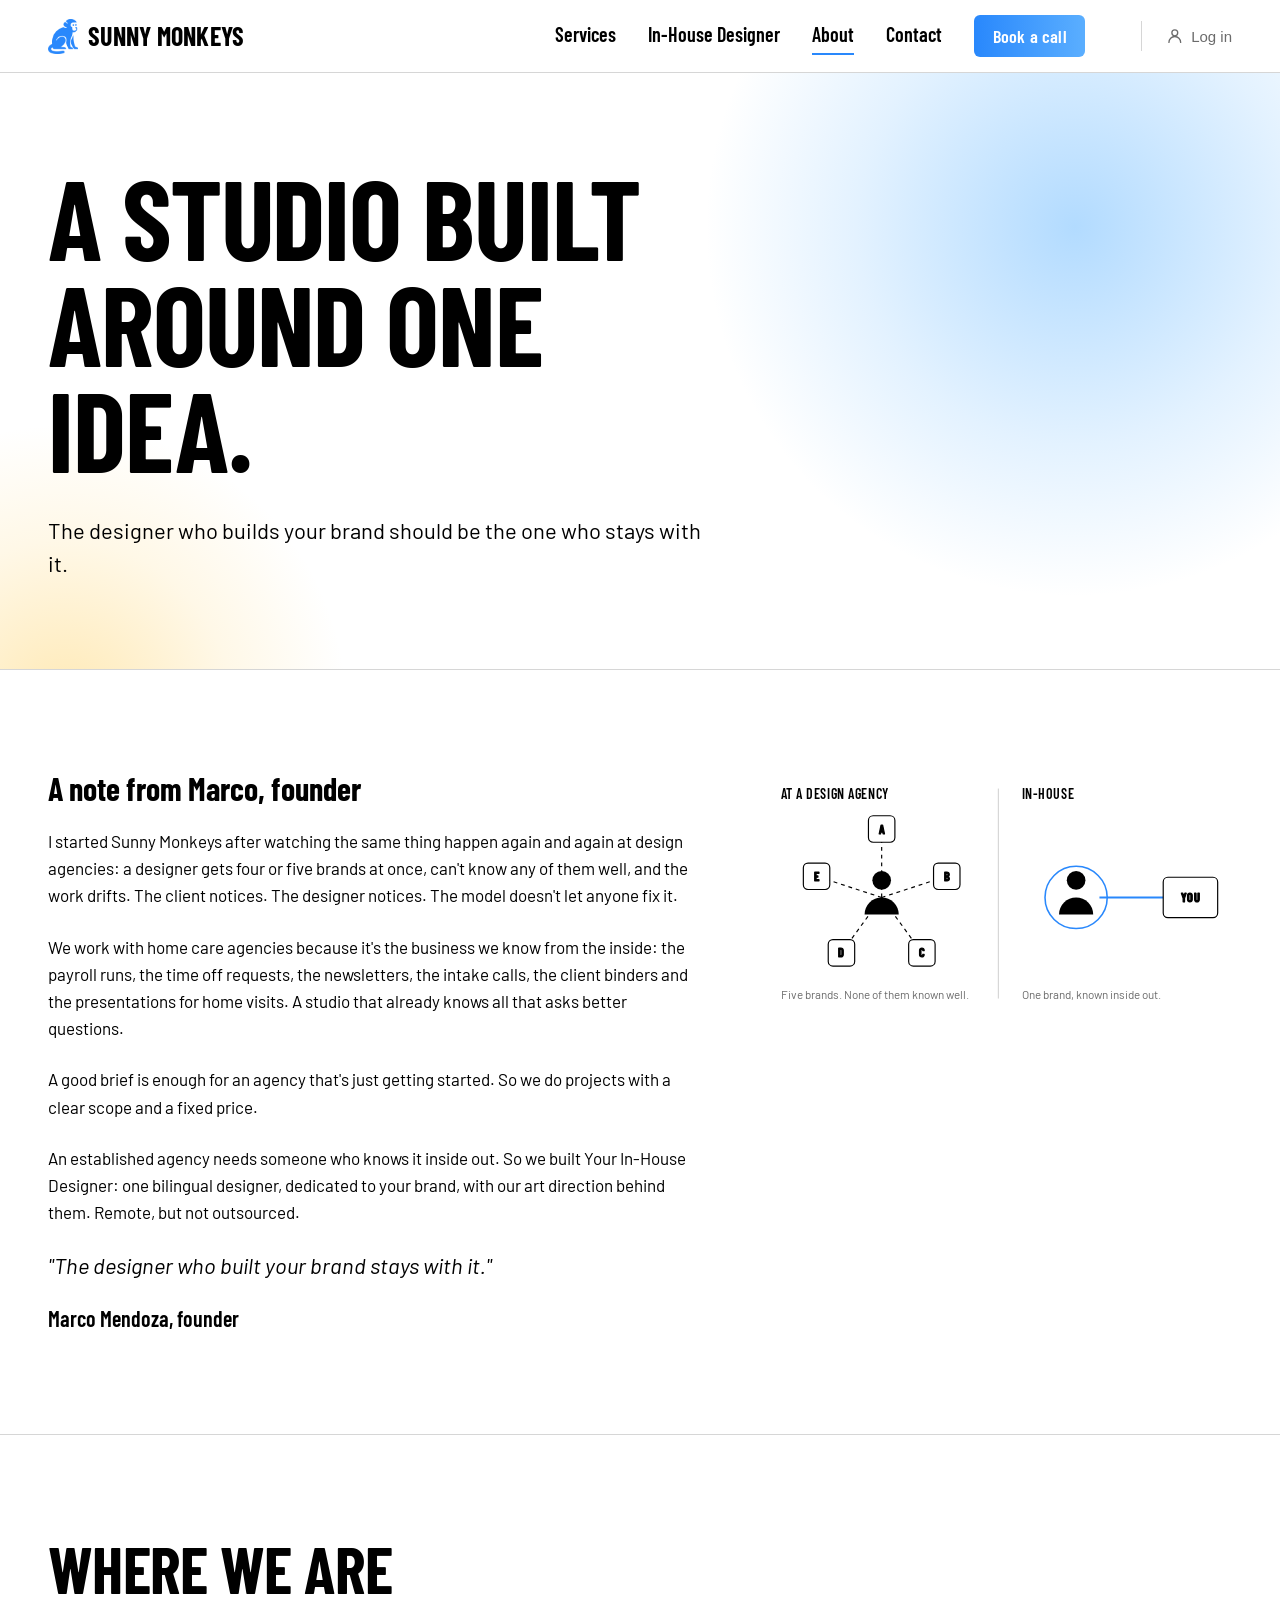
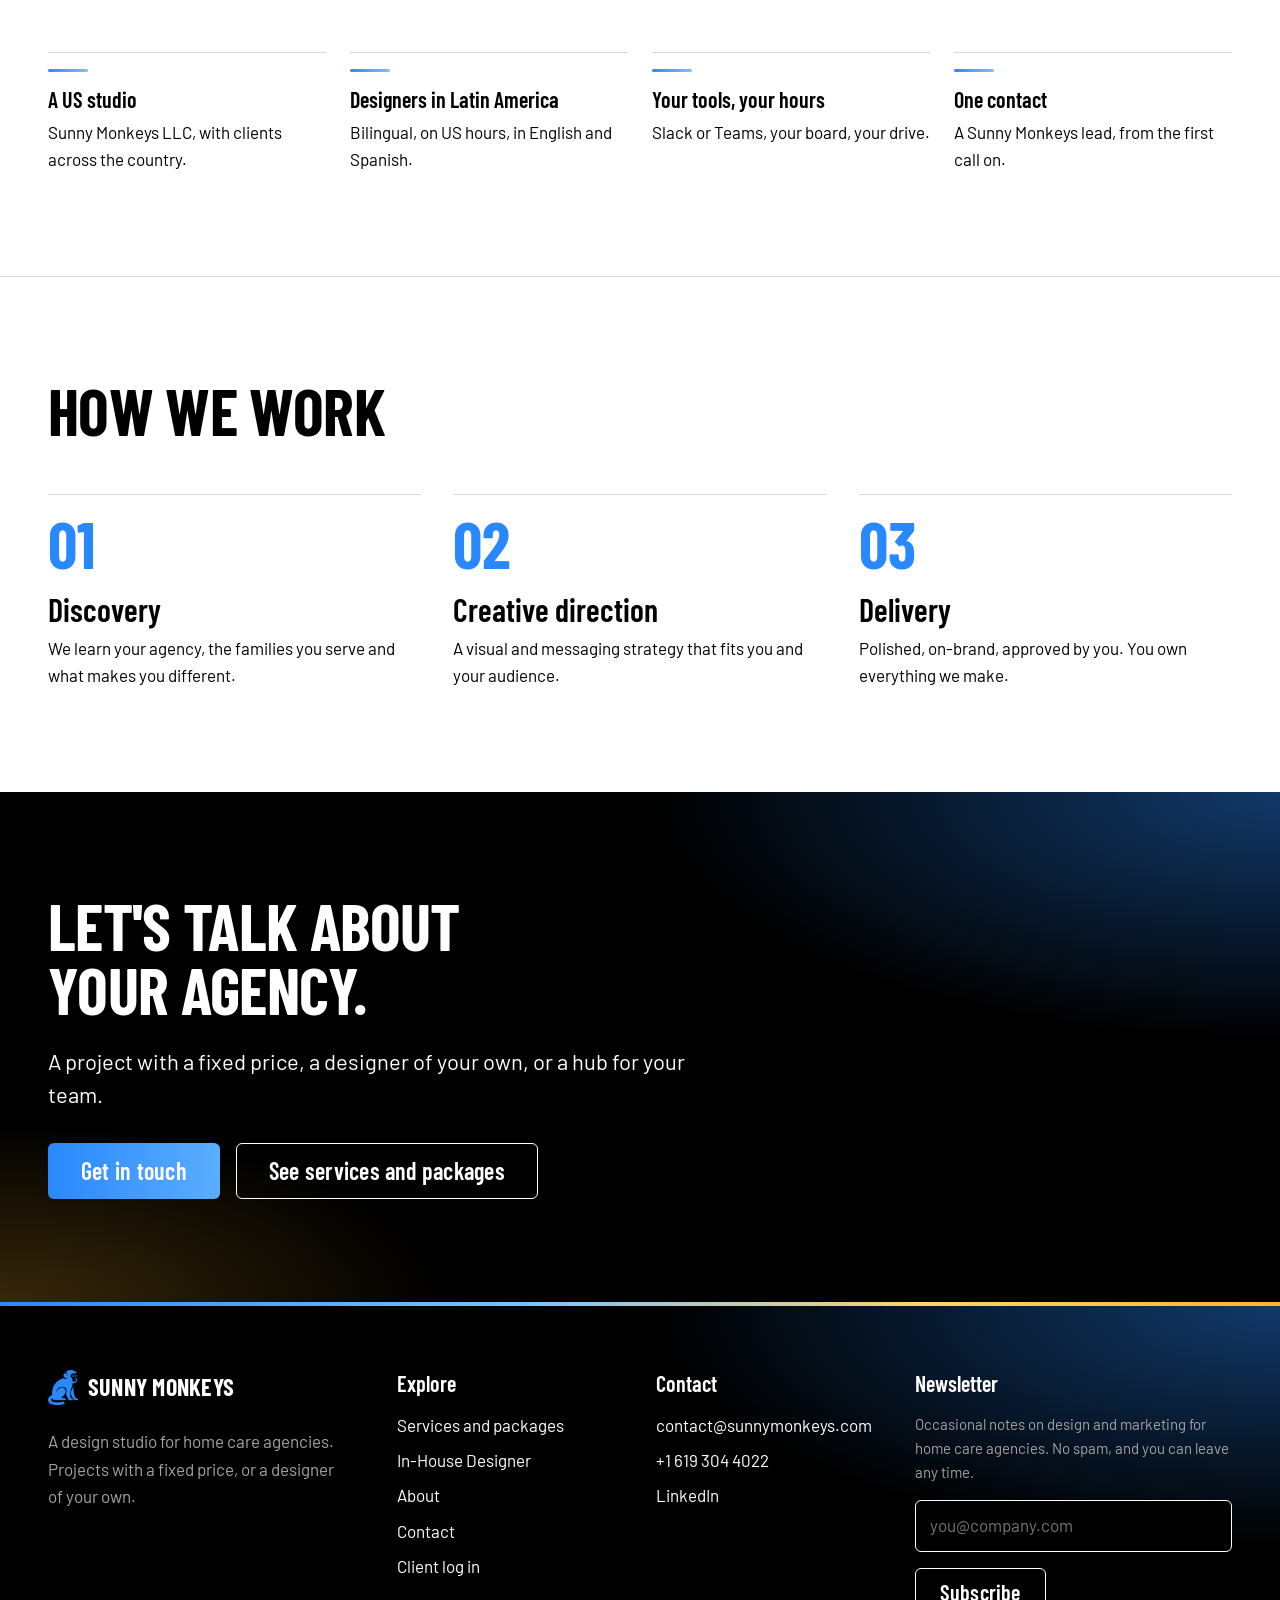
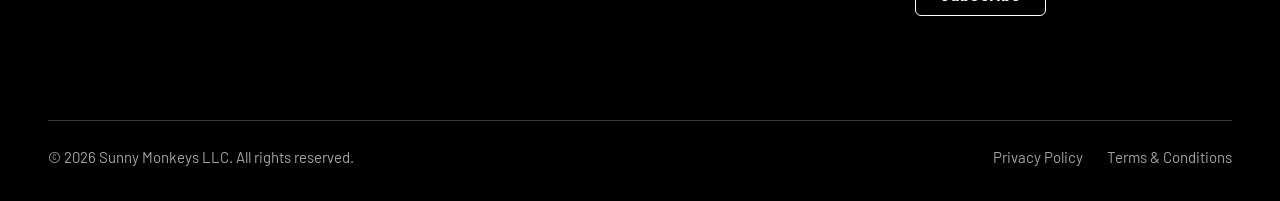
==== commit 88bcdb45: "Speak to home care agencies The site now addresses home care agencies instead of startups and small " ====
--- a/about.html
+++ b/about.html
@@ -3,15 +3,15 @@
 <head>
     <meta charset="UTF-8">
     <meta name="viewport" content="width=device-width, initial-scale=1.0">
-    <title>About Sunny Monkeys | A Design Studio With a Designer of Your Own</title>
-    <meta name="description" content="Why Sunny Monkeys exists: fixed-price branding and web projects for startups and small businesses, and dedicated bilingual in-house designers who stay with your brand.">
+    <title>About Sunny Monkeys | A Design Studio for Home Care Agencies</title>
+    <meta name="description" content="Why Sunny Monkeys exists: fixed-price branding and web projects for home care agencies, and dedicated bilingual in-house designers who stay with your brand.">
     <link rel="canonical" href="https://sunnymonkeys.com/about">
     <link rel="icon" type="image/png" href="/assets/images/fav.png">
     <meta name="theme-color" content="#ffffff">
     <meta property="og:type" content="website">
     <meta property="og:site_name" content="Sunny Monkeys">
-    <meta property="og:title" content="About Sunny Monkeys | A Design Studio With a Designer of Your Own">
-    <meta property="og:description" content="Why Sunny Monkeys exists: fixed-price branding and web projects for startups and small businesses, and dedicated bilingual in-house designers who stay with your brand.">
+    <meta property="og:title" content="About Sunny Monkeys | A Design Studio for Home Care Agencies">
+    <meta property="og:description" content="Why Sunny Monkeys exists: fixed-price branding and web projects for home care agencies, and dedicated bilingual in-house designers who stay with your brand.">
     <meta property="og:url" content="https://sunnymonkeys.com/about">
     <meta property="og:image" content="https://sunnymonkeys.com/assets/images/og-sunny-monkeys.png">
     <meta property="og:image:width" content="1200">
@@ -20,7 +20,7 @@
     <link rel="preconnect" href="https://fonts.googleapis.com">
     <link rel="preconnect" href="https://fonts.gstatic.com" crossorigin>
     <link href="https://fonts.googleapis.com/css2?family=Barlow+Condensed:wght@600;700&family=Barlow:ital,wght@0,400;0,500;1,400&display=swap" rel="stylesheet">
-    <link rel="stylesheet" href="/assets/css/sm.css?v=5">
+    <link rel="stylesheet" href="/assets/css/sm.css?v=6">
 </head>
 <body>
 <a class="skip" href="#main">Skip to content</a>
@@ -57,16 +57,17 @@
         <div class="wrap grid-2 sidebar">
             <div class="stack prose" data-reveal>
                 <h2 style="font-size: var(--t-2); text-transform: none; letter-spacing: 0">A note from Marco, founder</h2>
-                <p>I started Sunny Monkeys after watching the same thing happen again and again at agencies: a designer gets four or five brands at once, can't know any of them well, and the work drifts. The client notices. The designer notices. The model doesn't let anyone fix it.</p>
-                <p>A good brief is enough for a brand that's just getting started. So we do projects with a clear scope and a fixed price.</p>
-                <p>An established business needs someone who knows it inside out. So we built Your In-House Designer: one bilingual designer, dedicated to your brand, with our art direction behind them. Remote, but not outsourced.</p>
+                <p>I started Sunny Monkeys after watching the same thing happen again and again at design agencies: a designer gets four or five brands at once, can't know any of them well, and the work drifts. The client notices. The designer notices. The model doesn't let anyone fix it.</p>
+                <p>We work with home care agencies because it's the business we know from the inside: the payroll runs, the time off requests, the newsletters, the intake calls, the client binders and the presentations for home visits. A studio that already knows all that asks better questions.</p>
+                <p>A good brief is enough for an agency that's just getting started. So we do projects with a clear scope and a fixed price.</p>
+                <p>An established agency needs someone who knows it inside out. So we built Your In-House Designer: one bilingual designer, dedicated to your brand, with our art direction behind them. Remote, but not outsourced.</p>
                 <p class="quote">"The designer who built your brand stays with it."</p>
                 <p class="signature">Marco Mendoza, founder</p>
             </div>
             <div data-reveal>
 <svg class="diagram diagram-d" viewBox="0 0 600 310" role="img" aria-labelledby="juggle-d-title">
 <title id="juggle-d-title">At an agency one designer juggles five brands. In-house, one designer works for one brand.</title>
-<text class="label" x="20" y="34">At an agency</text>
+<text class="label" x="20" y="34">At a design agency</text>
 <text class="label" x="330" y="34">In-house</text>
 <line class="tick" x1="300" y1="20" x2="300" y2="290" stroke="currentColor" stroke-opacity="0.25"/>
 <g class="orbit" style="--ox:150px;--oy:160px"><line class="line" x1="150" y1="160" x2="150.0" y2="72.0"/><g class="brand"><rect x="133.0" y="55.0" width="34" height="34" rx="6"/><text x="150.0" y="78.0" text-anchor="middle">A</text></g></g>
@@ -84,7 +85,7 @@
 </svg>
 <svg class="diagram diagram-m" viewBox="0 0 300 500" role="img" aria-labelledby="juggle-m-title">
 <title id="juggle-m-title">At an agency one designer juggles five brands. In-house, one designer works for one brand.</title>
-<text class="label" x="16" y="30">At an agency</text>
+<text class="label" x="16" y="30">At a design agency</text>
 <text class="label" x="16" y="322">In-house</text>
 <line class="tick" x1="16" y1="286" x2="284" y2="286" stroke="currentColor" stroke-opacity="0.25"/>
 <g class="orbit" style="--ox:150px;--oy:150px"><line class="line" x1="150" y1="150" x2="150.0" y2="74.0"/><g class="brand"><rect x="133.0" y="57.0" width="34" height="34" rx="6"/><text x="150.0" y="80.0" text-anchor="middle">A</text></g></g>
@@ -124,7 +125,7 @@
                 <h2>How we work</h2>
             </div>
             <ol class="steps" style="--cols:3" data-reveal="stagger">
-            <li><h3>Discovery</h3><p>We learn your brand, your goals and what makes you different.</p></li>
+            <li><h3>Discovery</h3><p>We learn your agency, the families you serve and what makes you different.</p></li>
             <li><h3>Creative direction</h3><p>A visual and messaging strategy that fits you and your audience.</p></li>
             <li><h3>Delivery</h3><p>Polished, on-brand, approved by you. You own everything we make.</p></li>
         </ol>
@@ -133,8 +134,8 @@
 
     <section class="section ink cta">
         <div class="wrap" data-reveal>
-            <h2>Let's talk about your brand.</h2>
-            <p class="lead">A project with a fixed price, or a designer of your own.</p>
+            <h2>Let's talk about your agency.</h2>
+            <p class="lead">A project with a fixed price, a designer of your own, or a hub for your team.</p>
             <div class="actions">
                 <a class="btn btn-primary btn-lg" href="/contact">Get in touch</a>
                 <a class="btn btn-lg" href="/services">See services and packages</a>
@@ -147,7 +148,7 @@
         <div class="footer-grid">
             <div>
                 <a class="brand" href="/" aria-label="Sunny Monkeys, home"><span class="mark" aria-hidden="true"></span><span>Sunny Monkeys</span></a>
-                <p class="tagline">A design studio for startups and small businesses. Projects with a fixed price, or a designer of your own.</p>
+                <p class="tagline">A design studio for home care agencies. Projects with a fixed price, or a designer of your own.</p>
             </div>
             <div>
                 <h4>Explore</h4>
@@ -169,7 +170,7 @@
             </div>
             <div>
                 <h4>Newsletter</h4>
-                <p class="small muted">Occasional notes on branding and design. No spam, and you can leave any time.</p>
+                <p class="small muted">Occasional notes on design and marketing for home care agencies. No spam, and you can leave any time.</p>
                 <form class="newsletter" id="newsletter-form" action="/portal/inquiry.php" method="post" novalidate style="margin-top: 1rem">
                     <label class="visually-hidden" for="nl-email">Email address</label>
                     <input class="trap" type="text" name="website" tabindex="-1" autocomplete="off" aria-hidden="true">
--- a/assets/css/sm.css
+++ b/assets/css/sm.css
@@ -270,7 +270,8 @@
 .marquee span { display: inline-flex; align-items: center; gap: 2.25rem; padding-right: 2.25rem; font: 600 1.25rem / 1 var(--font-display); text-transform: uppercase; letter-spacing: 0.05em; white-space: nowrap; }
 .marquee i { width: 0.55rem; height: 0.55rem; border-radius: 50%; background: var(--sun); }
 .marquee span:nth-child(2n) i { background: var(--blue); }
-@keyframes marquee { to { transform: translateX(-50%); } }
+/* Four identical groups, moved by one group's width (25%), so three always cover the screen and the loop never shows an end */
+@keyframes marquee { to { transform: translateX(-25%); } }
 
 /* Split: the two ways to work */
 .split { display: grid; }
